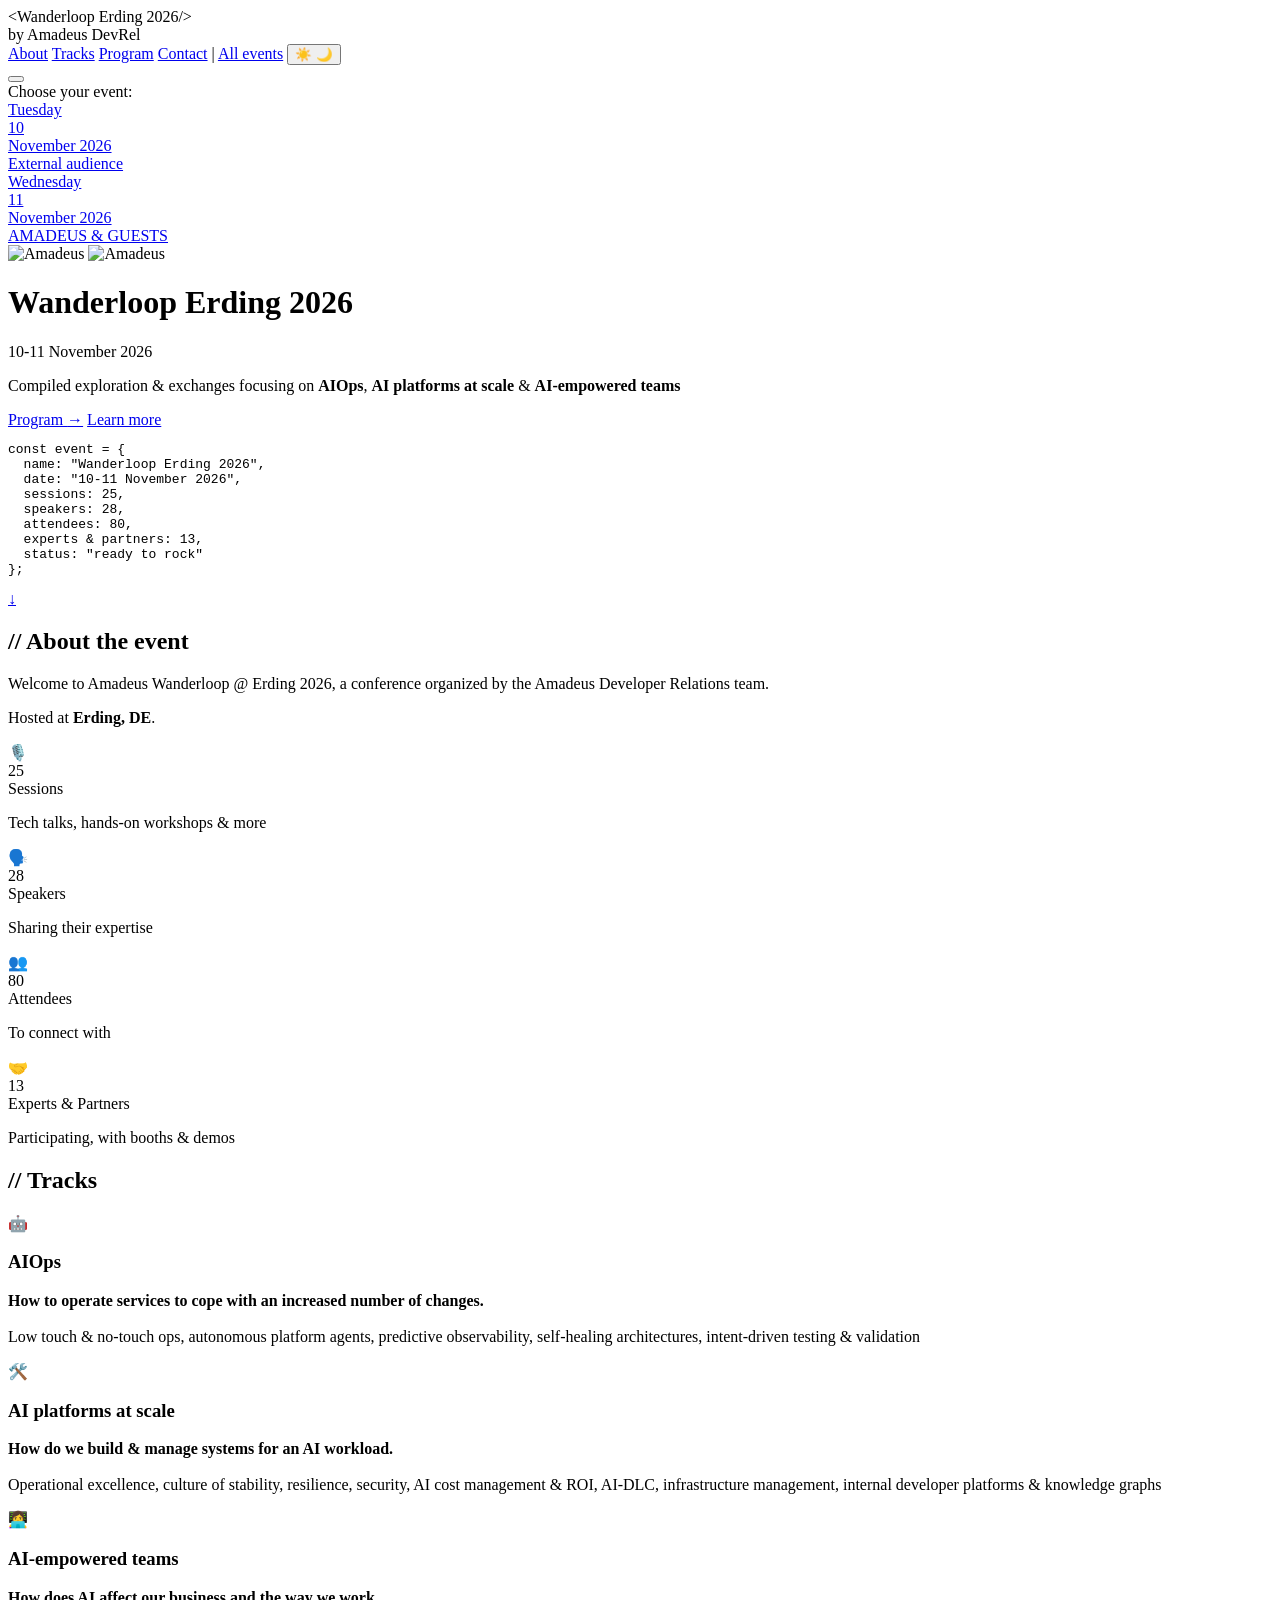
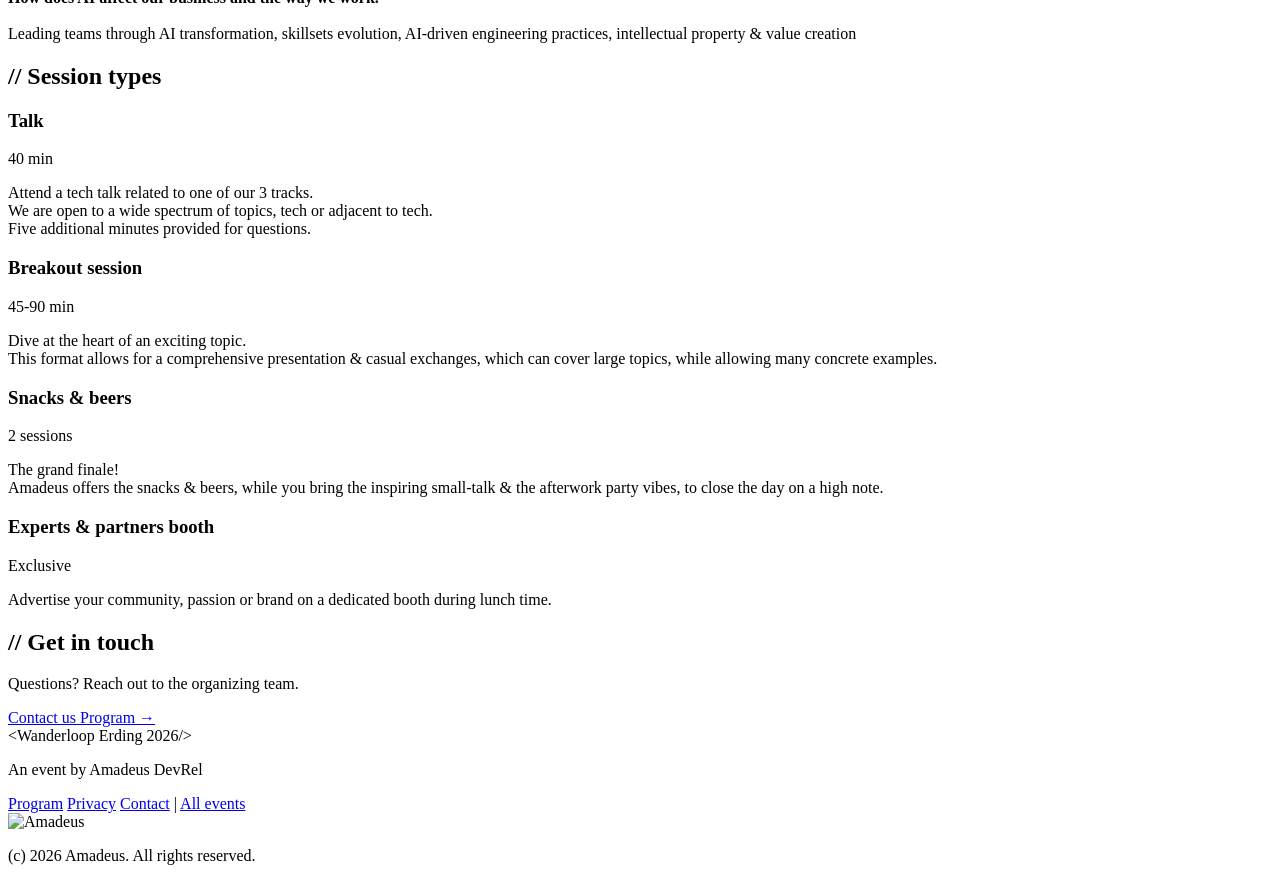
==== wanderloop-erding-2026/index.html @ 91cb6619 "Rename AI-first teams track" ====
<!DOCTYPE html>
<html lang="en">
<head>
    <meta charset="UTF-8">
    <meta name="viewport" content="width=device-width, initial-scale=1.0">
    <title>Wanderloop Erding 2026 | Tech conference</title>
    <link rel="icon" href="data:image/svg+xml,<svg xmlns='http://www.w3.org/2000/svg' viewBox='0 0 100 100'><text y='.9em' font-size='90'>🎤</text></svg>">
    <link rel="stylesheet" href="../shared/styles-base.css">
    <link rel="stylesheet" href="styles.css">
</head>
<body>
    <!-- Navigation -->
    <nav class="navbar">
        <div class="container">
            <div class="nav-brand">
                <div class="nav-logo-line">
                    <span class="logo-bracket">&lt;</span><span class="logo-text">Wanderloop Erding 2026</span><span class="logo-bracket">/&gt;</span>
                </div>
                <div class="nav-byline">by Amadeus DevRel</div>
            </div>
            <div class="nav-links">
                <a href="#about">About</a>
                <a href="#tracks">Tracks</a>
                <a id="cfp-nav-link" class="cfp-link always-underline" href="#" style="display:none;">Submit a talk/booth</a>
                <a id="register-nav-link" class="cfp-link always-underline" href="#" target="_blank" rel="noopener noreferrer" style="display:none;">Register</a>
                <a id="program-nav-link" class="program-link always-underline" href="program.html" style="display:none;">Program</a>
                <a id="nav-contact-link" href="mailto:devrel@amadeus.com">Contact</a>
                <span class="nav-separator">|</span>
                <a href="../index.html">All events</a>
                <button id="theme-toggle" class="theme-toggle" aria-label="Toggle dark mode">
                    <span class="icon-sun">☀️</span>
                    <span class="icon-moon">🌙</span>
                </button>
            </div>
            <button class="mobile-menu-toggle" id="mobile-menu-toggle">
                <span></span>
                <span></span>
                <span></span>
            </button>
        </div>
    </nav>

    <!-- Hero Section -->
    <header class="hero">
        <!-- Event Date Selector (Full Width) -->
        <div class="event-date-selector">
            <div class="selector-label">Choose your event:</div>
            <div class="selector-buttons">
                <a href="index.html?date=2026-11-10" id="toggle-nov10" class="date-card date-card-nov10">
                    <div class="day-name">Tuesday</div>
                    <div class="day-number">10</div>
                    <div class="month">November 2026</div>
                    <div class="card-context">External audience</div>
                </a>
                <a href="index.html?date=2026-11-11" id="toggle-nov11" class="date-card date-card-nov11">
                    <div class="day-name">Wednesday</div>
                    <div class="day-number">11</div>
                    <div class="month">November 2026</div>
                    <div class="card-context">AMADEUS & GUESTS</div>
                </a>
            </div>
        </div>
        
        <div class="container">
            <div class="hero-content">
                <div class="amadeus-logo-lockup" aria-label="Amadeus brand">
                    <img src="../shared/logos/amadeus-wordmark-dark.svg" alt="Amadeus" class="amadeus-logo amadeus-logo-light" loading="lazy" decoding="async">
                    <img src="../shared/logos/amadeus-wordmark-white.svg" alt="Amadeus" class="amadeus-logo amadeus-logo-dark" loading="lazy" decoding="async">
                </div>
                <div class="glitch-wrapper">
                    <h1 class="hero-title">Wanderloop Erding 2026</h1>
                </div>
                <div class="hero-date">
                    <span class="date-highlight">10-11 November 2026</span>
                </div>
                <p class="hero-subtitle">Compiled exploration focusing on AIOps, AI platforms at scale & AI-empowered teams</p>
                <div class="cta-buttons">
                    <a id="cfp-hero-cta" href="#" class="btn btn-cfp" style="display:none;">Submit a talk/booth <span class="arrow">→</span></a>
                    <a id="register-hero-cta" href="#" class="btn btn-cfp" style="display:none;">Register <span class="arrow">→</span></a>
                    <a id="program-hero-cta" href="program.html" class="btn btn-primary" style="display:none;">Program <span class="arrow">→</span></a>
                    <a href="#about" class="btn btn-secondary">Learn more</a>
                </div>
            </div>
            <div class="hero-graphic">
                <div class="code-window">
                    <div class="window-controls">
                        <span></span>
                        <span></span>
                        <span></span>
                    </div>
                    <div class="code-content">
                        <pre><code><span class="code-keyword">const</span> <span class="code-variable">event</span> = {
  <span class="code-property">name</span>: <span class="code-string">"Wanderloop Erding 2026"</span>,
  <span class="code-property">dates</span>: <span class="code-string">"10-11 November 2026"</span>,
  <span class="code-property">sessions</span>: <span class="code-number">30+</span>,
  <span class="code-property">speakers</span>: <span class="code-number">30+</span>,
  <span class="code-property">attendees</span>: <span class="code-number">80+</span>,
  <span class="code-property">status</span>: <span class="code-string">"work in progress"</span>
};</code></pre>
                    </div>
                </div>
            </div>
        </div>
        <a class="scroll-cue" href="#about" aria-label="Scroll down to event details">
            <span aria-hidden="true">↓</span>
        </a>
    </header>

    <!-- About Section -->
    <section id="about" class="section about-section">
        <div class="container">
            <h2 class="section-title">
                <span class="title-accent">//</span> About the event
            </h2>
            <div class="about-content">
                <p class="lead-text" id="event-description">Welcome to Amadeus Wanderloop @ Erding 2026, a conference organized by the Amadeus Developer Relations team.</p>
                <p id="event-locations">The event is hosted at <strong>Erding DE</strong>.</p>
            </div>

            <div class="stats-grid" id="stats-grid">
                <div class="stat-card">
                    <div class="stat-icon">🎙️</div>
                    <div class="stat-number">30</div>
                    <div class="stat-label">Sessions</div>
                    <p class="stat-description">Tech talks and hands-on workshops</p>
                </div>
                <div class="stat-card">
                    <div class="stat-icon">🗣️</div>
                    <div class="stat-number">30</div>
                    <div class="stat-label">Speakers</div>
                    <p class="stat-description">Sharing their expertise</p>
                </div>
                <div class="stat-card">
                    <div class="stat-icon">👥</div>
                    <div class="stat-number">80</div>
                    <div class="stat-label">Attendees</div>
                    <p class="stat-description">To connect with</p>
                </div>
                <div class="stat-card">
                    <div class="stat-icon">🤝</div>
                    <div class="stat-number">3</div>
                    <div class="stat-label">Partners</div>
                    <p class="stat-description">Participating, with booths & demos</p>
                </div>
            </div>
        </div>
    </section>

    <!-- Tracks Section -->
    <section id="tracks" class="section tracks-section">
        <div class="container">
            <h2 class="section-title">
                <span class="title-accent">//</span> Tracks
            </h2>
            <div class="tracks-grid" id="tracks-grid">
                <div class="track-card">
                    <div class="track-icon">📊</div>
                    <h3>AIOps</h3>
                    <p></p>
                </div>
                <div class="track-card">
                    <div class="track-icon">�️</div>
                    <h3>AI platforms at scale</h3>
                    <p></p>
                </div>
                <div class="track-card">
                    <div class="track-icon">🤖</div>
                    <h3>AI-empowered teams</h3>
                    <p></p>
                </div>
            </div>
        </div>
    </section>

    <!-- Sessions Section -->
    <section id="sessions" class="section sessions-section">
        <div class="container">
            <h2 class="section-title">
                <span class="title-accent">//</span> Session types
            </h2>
            <div class="sessions-grid" id="sessions-grid">
                <div class="session-card">
                    <div class="session-header">
                        <h3>Talk</h3>
                        <span class="session-duration">40 min</span>
                    </div>
                    <p></p>
                </div>
                <div class="session-card">
                    <div class="session-header">
                        <h3>Breakout session</h3>
                        <span class="session-duration">45-90 min</span>
                    </div>
                    <p></p>
                </div>
                <div class="session-card">
                    <div class="session-header">
                        <h3>Snacks & beers</h3>
                        <span class="session-duration">2 sessions</span>
                    </div>
                    <p></p>
                </div>
                <div class="session-card">
                    <div class="session-header">
                        <h3>Partner booth</h3>
                        <span class="session-duration">Exclusive</span>
                    </div>
                    <p></p>
                </div>
            </div>
        </div>
    </section>

    <!-- Contact Section -->
    <section id="contact" class="section contact-section">
        <div class="container">
            <h2 class="section-title">
                <span class="title-accent">//</span> Get in touch
            </h2>
            <div class="contact-content">
                <p class="contact-text">
                    Questions? Reach out to the organizing team.
                </p>
                <div class="cta-buttons" style="justify-content: center;">
                    <a id="contact-cta-link" href="mailto:devrel@amadeus.com" class="btn btn-secondary">
                        Contact us
                    </a>
                    <a id="cfp-contact-cta" href="#" class="btn btn-cfp" style="display:none;">Submit a talk/booth <span class="arrow">→</span></a>
                    <a id="register-contact-cta" href="#" class="btn btn-cfp" style="display:none;">Register <span class="arrow">→</span></a>
                    <a id="program-contact-cta" href="program.html" class="btn btn-primary" style="display:none;">Program <span class="arrow">→</span></a>
                </div>
            </div>
        </div>
    </section>

    <!-- Footer -->
    <footer class="footer">
        <div class="container">
            <div class="footer-content">
                <div class="footer-brand">
                    <span class="logo-bracket">&lt;</span><span class="logo-text">Wanderloop Erding 2026</span><span class="logo-bracket">/&gt;</span>
                    <p class="footer-tagline">An event by Amadeus DevRel</p>
                </div>
                <div class="footer-links">
                    <a id="cfp-footer-link" class="cfp-link" href="#" style="display:none;">Submit a talk/booth</a>
                    <a id="register-footer-link" class="cfp-link" href="#" target="_blank" rel="noopener noreferrer" style="display:none;">Register</a>
                    <a id="program-footer-link" class="program-link" href="program.html" style="display:none;">Program</a>
                    <a href="privacy.html">Privacy</a>
                    <a id="footer-contact-link" href="mailto:devrel@amadeus.com">Contact</a>
                    <span class="nav-separator">|</span>
                    <a href="../index.html">All events</a>
                </div>
            </div>
            <div class="footer-bottom">
                <img src="../shared/logos/amadeus-wordmark-white.svg" alt="Amadeus" class="footer-wordmark">
                <p>&copy; 2026 Amadeus. All rights reserved.</p>
            </div>
        </div>
    </footer>

    <script src="../shared/script-base.js"></script>
    <script src="script.js"></script>
    
    <script>
        // Index.html date selector initialization
        function initDateSelector() {
            const dateParam = window.currentDateFilter;
            const toggleFull = document.getElementById('toggle-full-event');
            const toggleNov10 = document.getElementById('toggle-nov10');
            const toggleNov11 = document.getElementById('toggle-nov11');
            
            // Update selector button states based on current date filter
            if (toggleFull) toggleFull.classList.remove('active');
            if (toggleNov10) toggleNov10.classList.remove('active');
            if (toggleNov11) toggleNov11.classList.remove('active');
            
            if (dateParam === '2026-11-10') {
                if (toggleNov10) toggleNov10.classList.add('active');
            } else if (dateParam === '2026-11-11') {
                if (toggleNov11) toggleNov11.classList.add('active');
            } else {
                if (toggleFull) toggleFull.classList.add('active');
            }
        }
        
        // Run on DOMContentLoaded to ensure renderEvent has completed
        document.addEventListener('DOMContentLoaded', initDateSelector);
        // Also run immediately in case DOM is already ready
        if (document.readyState === 'loading') {
            document.addEventListener('DOMContentLoaded', initDateSelector);
        } else {
            initDateSelector();
        }
    </script></body>
</html>
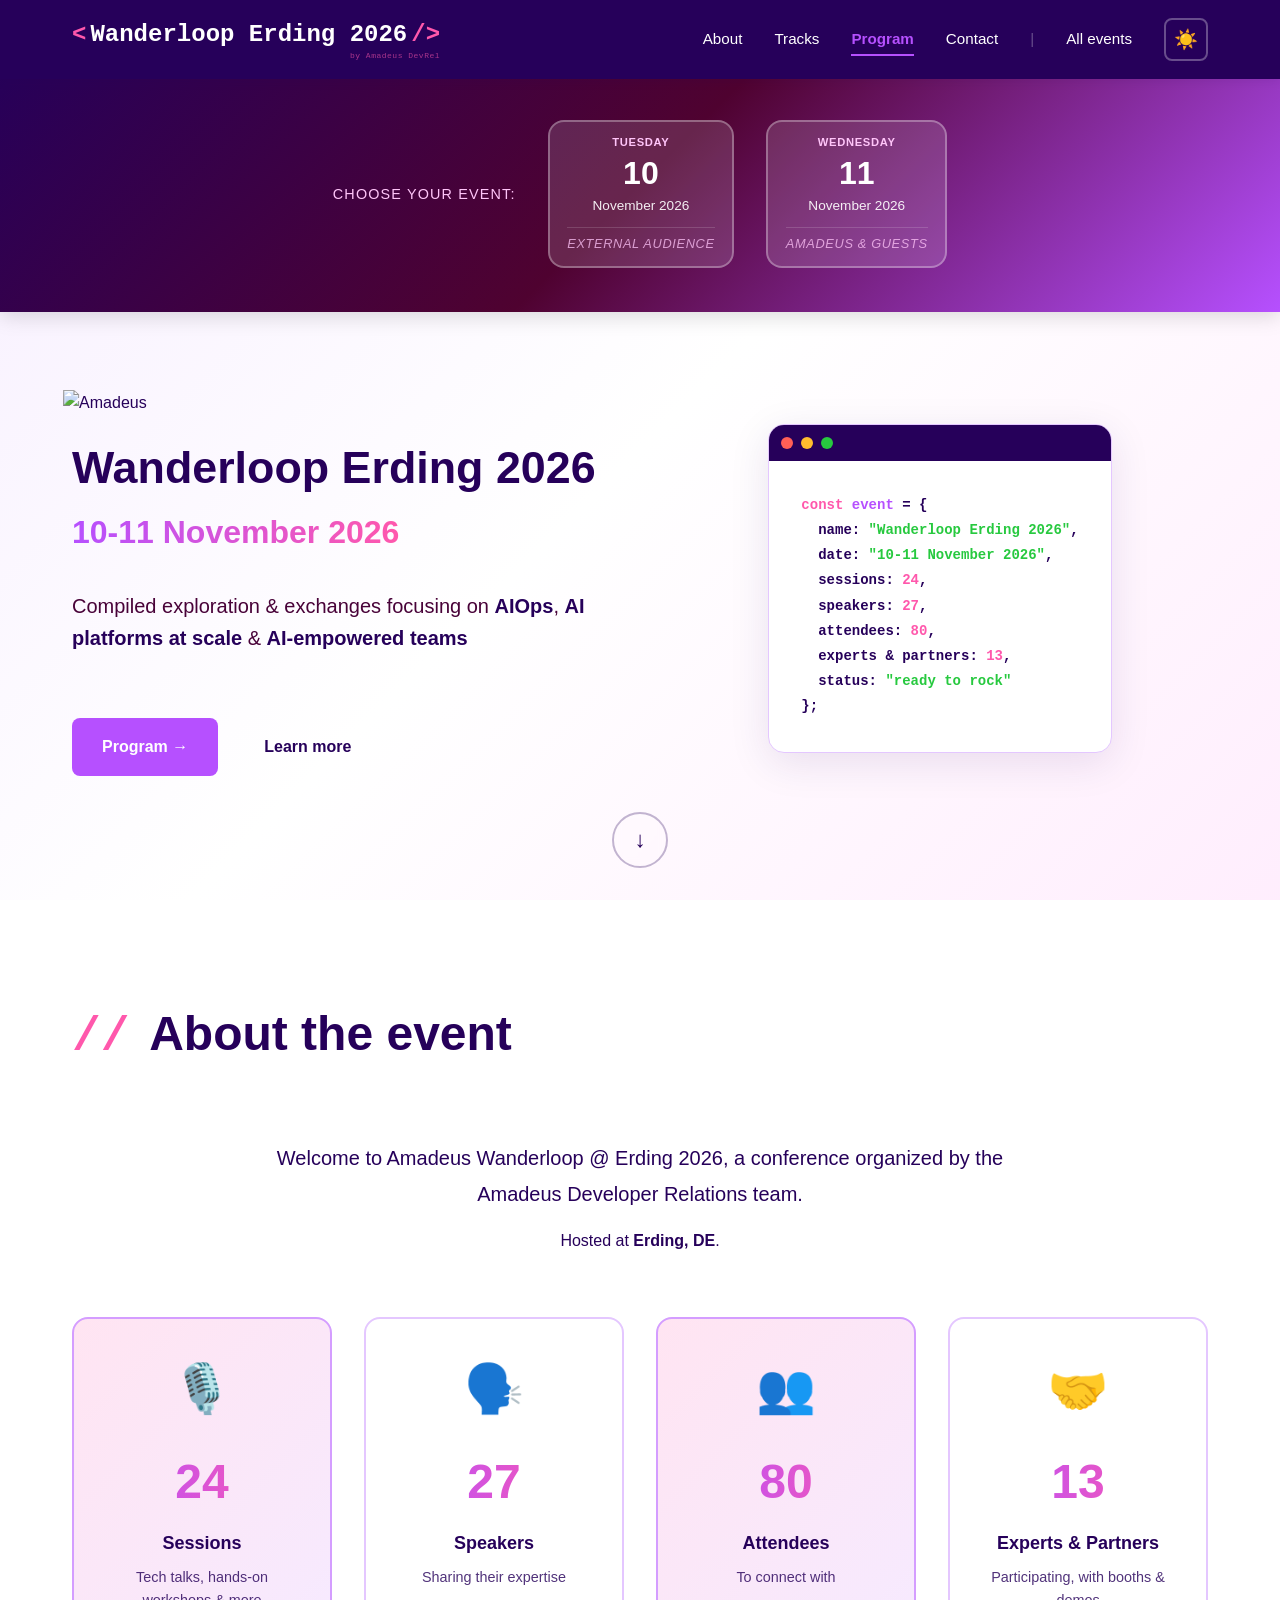
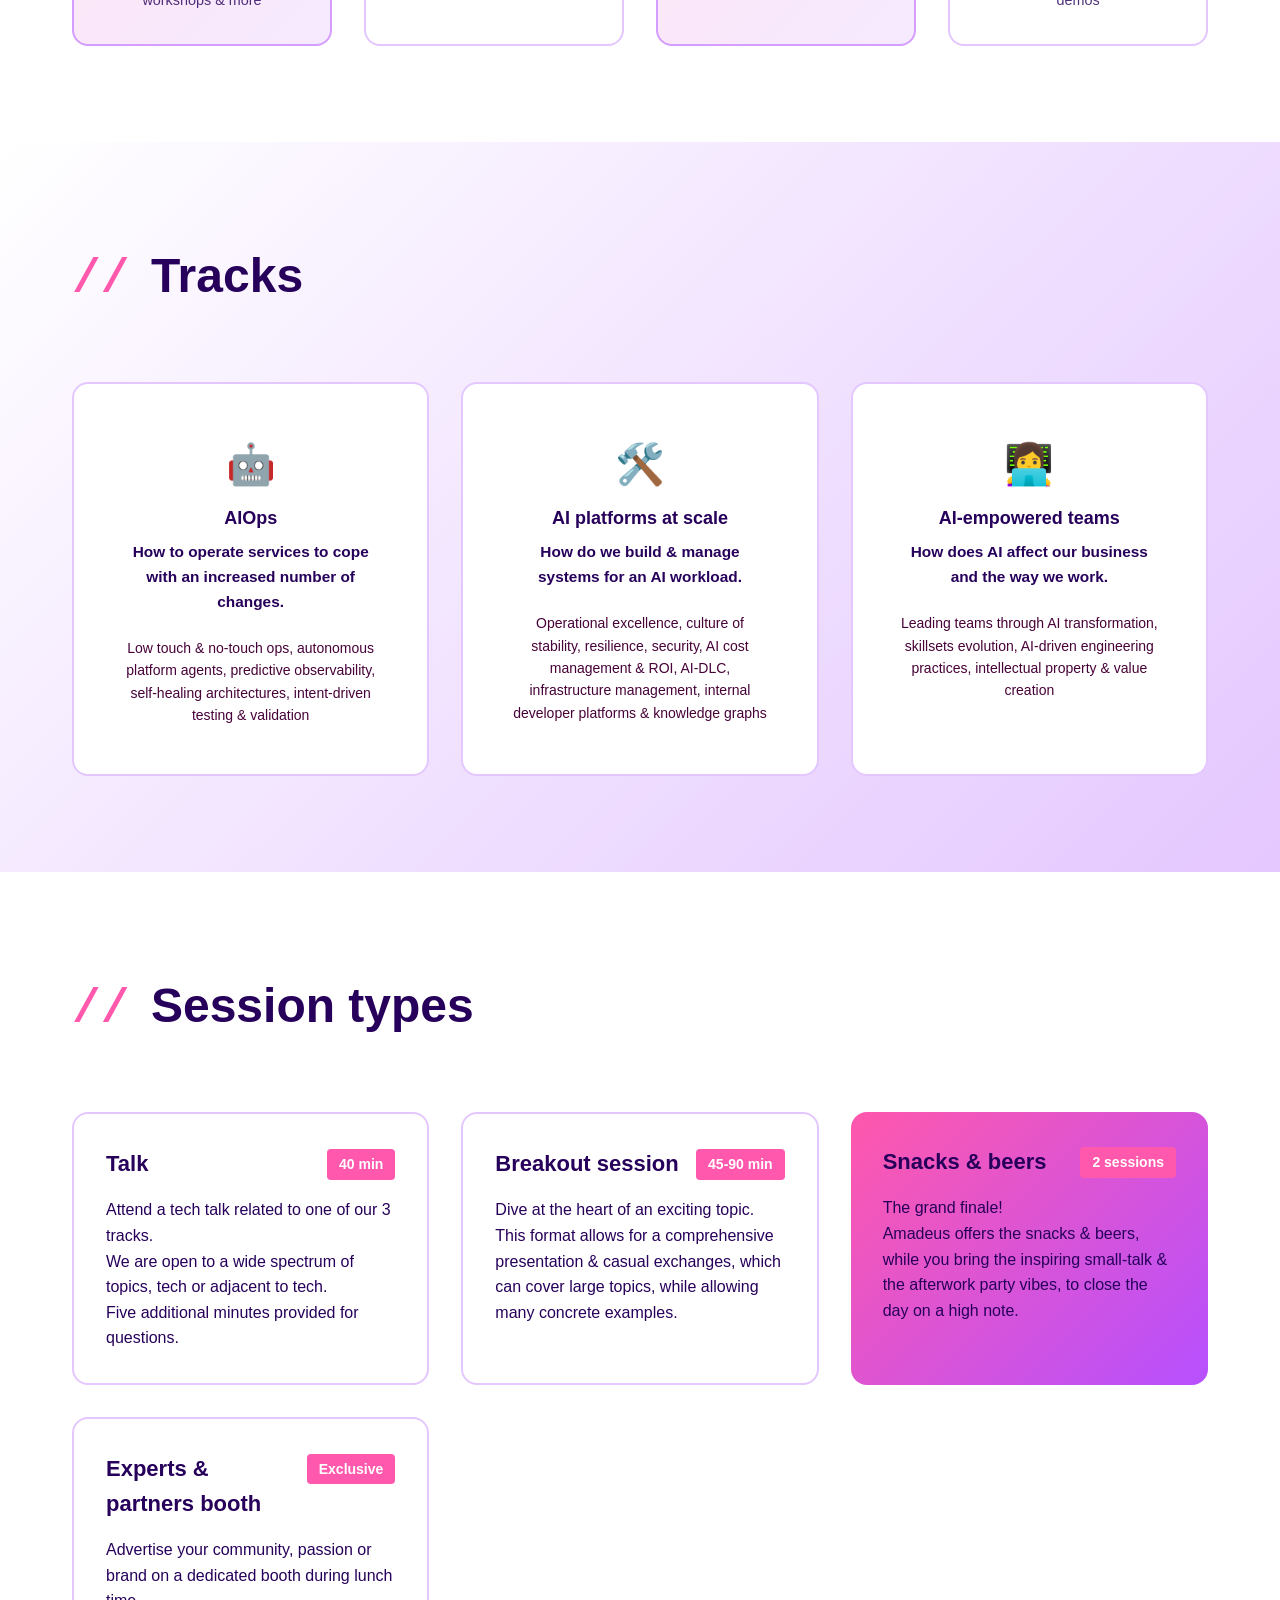
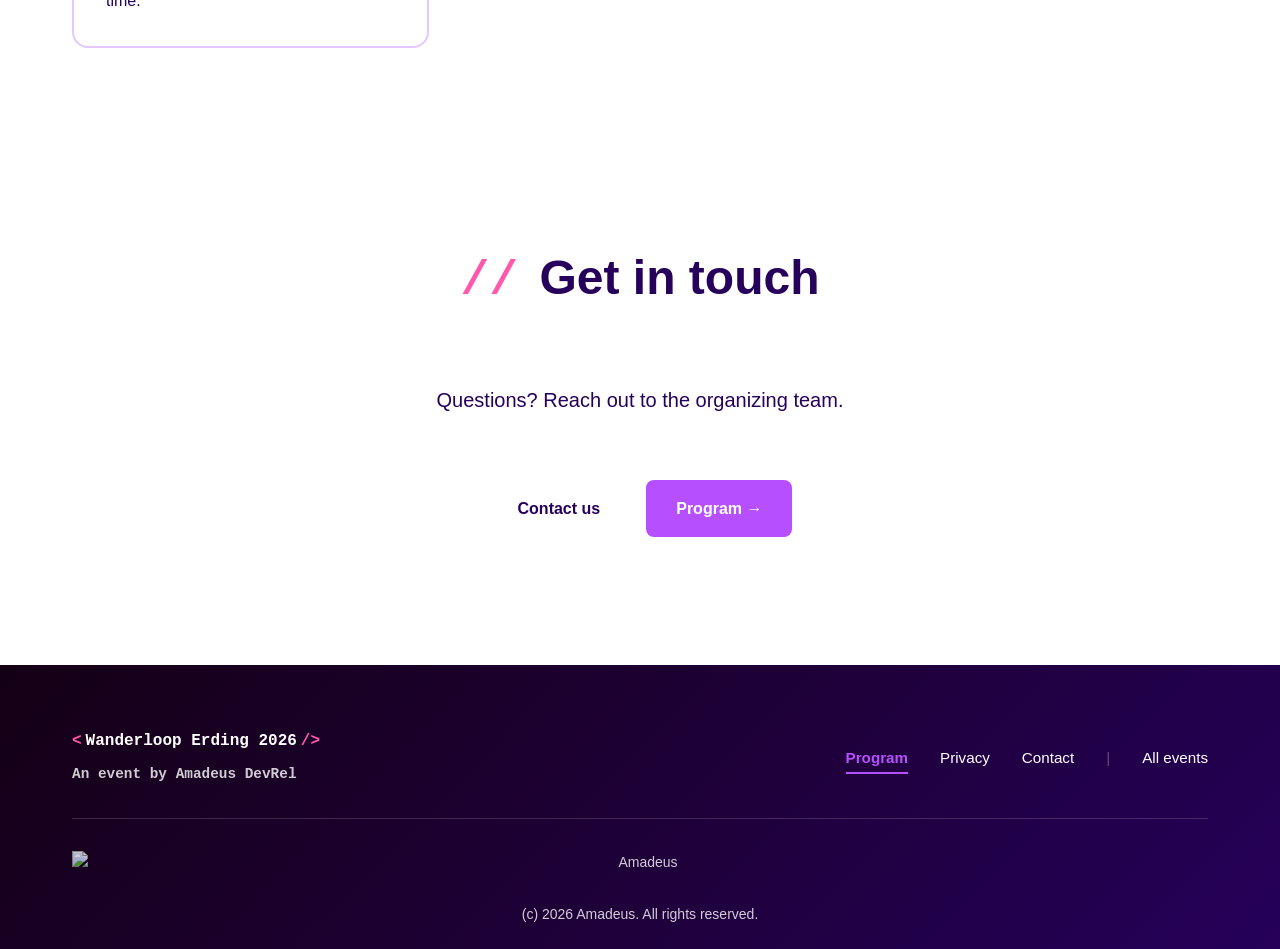
==== commit f7cee3d3: "Fix responsive nav separators" ====
--- a/wanderloop-erding-2026/index.html
+++ b/wanderloop-erding-2026/index.html
@@ -25,7 +25,7 @@
                 <a id="register-nav-link" class="cfp-link always-underline" href="#" target="_blank" rel="noopener noreferrer" style="display:none;">Register</a>
                 <a id="program-nav-link" class="program-link always-underline" href="program.html" style="display:none;">Program</a>
                 <a id="nav-contact-link" href="mailto:devrel@amadeus.com">Contact</a>
-                <span class="nav-separator">|</span>
+                <span class="nav-separator"><span class="nav-separator-horizontal">|</span><span class="nav-separator-vertical">—</span></span>
                 <a href="../index.html">All events</a>
                 <button id="theme-toggle" class="theme-toggle" aria-label="Toggle dark mode">
                     <span class="icon-sun">☀️</span>
--- a/shared/styles-base.css
+++ b/shared/styles-base.css
@@ -0,0 +1,720 @@
+/* ===================================
+   Amadeus Events - Shared Base Styles
+   Common CSS variables, reset, and reusable components
+   =================================== */
+
+/* Amadeus Neue - brand typeface (woff2, variable per weight/style) */
+@font-face {
+    font-family: 'Amadeus Neue';
+    src: url('fonts/AmadeusNeue-Light.woff2') format('woff2');
+    font-weight: 300;
+    font-style: normal;
+    font-display: swap;
+}
+
+@font-face {
+    font-family: 'Amadeus Neue';
+    src: url('fonts/AmadeusNeue-LightItalic.woff2') format('woff2');
+    font-weight: 300;
+    font-style: italic;
+    font-display: swap;
+}
+
+@font-face {
+    font-family: 'Amadeus Neue';
+    src: url('fonts/AmadeusNeue-Regular.woff2') format('woff2');
+    font-weight: 400;
+    font-style: normal;
+    font-display: swap;
+}
+
+@font-face {
+    font-family: 'Amadeus Neue';
+    src: url('fonts/AmadeusNeue-RegularItalic.woff2') format('woff2');
+    font-weight: 400;
+    font-style: italic;
+    font-display: swap;
+}
+
+@font-face {
+    font-family: 'Amadeus Neue';
+    src: url('fonts/AmadeusNeue-Medium.woff2') format('woff2');
+    font-weight: 500;
+    font-style: normal;
+    font-display: swap;
+}
+
+@font-face {
+    font-family: 'Amadeus Neue';
+    src: url('fonts/AmadeusNeue-MediumItalic.woff2') format('woff2');
+    font-weight: 500;
+    font-style: italic;
+    font-display: swap;
+}
+
+@font-face {
+    font-family: 'Amadeus Neue';
+    src: url('fonts/AmadeusNeue-Bold.woff2') format('woff2');
+    font-weight: 700;
+    font-style: normal;
+    font-display: swap;
+}
+
+@font-face {
+    font-family: 'Amadeus Neue';
+    src: url('fonts/AmadeusNeue-BoldItalic.woff2') format('woff2');
+    font-weight: 700;
+    font-style: italic;
+    font-display: swap;
+}
+
+@font-face {
+    font-family: 'Amadeus Neue';
+    src: url('fonts/AmadeusNeue-Black.woff2') format('woff2');
+    font-weight: 900;
+    font-style: normal;
+    font-display: swap;
+}
+
+@font-face {
+    font-family: 'Amadeus Neue';
+    src: url('fonts/AmadeusNeue-BlackItalic.woff2') format('woff2');
+    font-weight: 900;
+    font-style: italic;
+    font-display: swap;
+}
+
+:root {
+    /* Amadeus Brand Colors */
+    --primary: #26005a;
+    --secondary: #b650ff;
+    --accent: #ff58ac;
+    --bg-light: #e4c7ff;
+    --dark-accent: #4f0230;
+    --highlight-light: #ffc5f9;
+
+    /* Light mode colors */
+    --bg-color: #ffffff;
+    --text-color: #26005a;
+    --text-secondary: #4f0230;
+    --card-bg: #ffffff;
+    --border-color: #e4c7ff;
+    --shadow: rgba(38, 0, 90, 0.1);
+
+    /* Typography */
+    --font-main: 'Amadeus Neue', -apple-system, BlinkMacSystemFont, 'Segoe UI', Roboto, 'Helvetica Neue', Arial, sans-serif;
+    --font-mono: 'JetBrains Mono', 'Fira Code', 'SF Mono', Consolas, Menlo, 'Roboto Mono', monospace;
+
+    /* Spacing */
+    --spacing-xs: 0.5rem;
+    --spacing-sm: 1rem;
+    --spacing-md: 2rem;
+    --spacing-lg: 4rem;
+    --spacing-xl: 6rem;
+
+    /* Border radius */
+    --radius-sm: 4px;
+    --radius-md: 8px;
+    --radius-lg: 16px;
+
+    /* Transitions */
+    --transition: all 0.3s ease;
+}
+
+[data-theme="dark"] {
+    --bg-color: #0f0a1a;
+    --text-color: #ffffff;
+    --text-secondary: #e4c7ff;
+    --card-bg: #1a0f2e;
+    --border-color: #4f0230;
+    --shadow: rgba(182, 80, 255, 0.2);
+}
+
+* {
+    margin: 0;
+    padding: 0;
+    box-sizing: border-box;
+}
+
+html {
+    scroll-behavior: smooth;
+}
+
+body {
+    font-family: var(--font-main);
+    background-color: var(--bg-color);
+    color: var(--text-color);
+    line-height: 1.6;
+    transition: background-color 0.3s ease, color 0.3s ease;
+}
+
+.container {
+    max-width: 1200px;
+    margin: 0 auto;
+    padding: 0 var(--spacing-md);
+}
+
+/* ===================================
+   Shared Navigation
+   =================================== */
+
+.navbar {
+    position: fixed;
+    top: 0;
+    left: 0;
+    right: 0;
+    background: var(--primary);
+    padding: var(--spacing-sm) 0;
+    z-index: 1000;
+    box-shadow: 0 2px 10px var(--shadow);
+}
+
+.navbar .container {
+    display: flex;
+    justify-content: space-between;
+    align-items: center;
+}
+
+.nav-brand {
+    font-family: var(--font-mono);
+    font-size: 1.5rem;
+    font-weight: bold;
+    color: #ffffff;
+    display: flex;
+    flex-direction: column;
+    align-items: flex-start;
+    text-decoration: none;
+}
+
+.logo-bracket {
+    color: var(--accent);
+}
+
+.logo-text {
+    color: #ffffff;
+    margin: 0 0.25rem;
+}
+
+.nav-logo-line {
+    display: flex;
+    align-items: center;
+    text-decoration: none;
+    white-space: nowrap;
+}
+
+.nav-byline {
+    font-size: 0.5rem;
+    color: var(--accent);
+    font-weight: 400;
+    opacity: 0.6;
+    align-self: flex-end;
+    margin-top: -4px;
+    letter-spacing: 0.5px;
+    text-decoration: none;
+}
+
+.nav-links {
+    display: flex;
+    align-items: center;
+    gap: var(--spacing-md);
+}
+
+.nav-links a {
+    color: #ffffff;
+    text-decoration: none;
+    font-size: 0.95rem;
+    font-weight: 500;
+    transition: var(--transition);
+    position: relative;
+}
+
+.nav-links a::after {
+    content: '';
+    position: absolute;
+    bottom: -4px;
+    left: 0;
+    width: 0;
+    height: 2px;
+    background: var(--accent);
+    transition: width 0.3s ease;
+}
+
+.nav-links a:hover::after {
+    width: 100%;
+}
+
+.nav-links a.always-underline::after {
+    width: 100%;
+}
+
+.nav-links a.always-underline:hover::after {
+    width: 0;
+}
+
+.nav-links a.cfp-link {
+    color: var(--accent);
+    font-weight: 700;
+}
+
+.nav-links a.cfp-link::after {
+    background: var(--accent);
+}
+
+.nav-links a.program-link {
+    color: var(--secondary);
+    font-weight: 700;
+}
+
+.nav-links a.program-link::after {
+    background: var(--secondary);
+}
+
+.nav-separator {
+    color: rgba(255, 255, 255, 0.3);
+    font-size: 0.95rem;
+}
+
+.nav-separator-vertical {
+    display: none;
+}
+
+.scroll-cue {
+    position: absolute;
+    left: 50%;
+    bottom: var(--spacing-md);
+    transform: translateX(-50%);
+    width: 3.5rem;
+    height: 3.5rem;
+    border-radius: 50%;
+    border: 2px solid rgba(38, 0, 90, 0.28);
+    background: transparent;
+    color: var(--primary);
+    display: inline-flex;
+    align-items: center;
+    justify-content: center;
+    text-decoration: none;
+    backdrop-filter: blur(4px);
+    transition: transform 0.3s ease, border-color 0.3s ease, color 0.3s ease, background 0.3s ease, opacity 0.2s ease, visibility 0.2s ease;
+    animation: scroll-cue-wiggle 1.8s ease-in-out infinite;
+}
+
+.scroll-cue.is-hidden {
+    opacity: 0;
+    visibility: hidden;
+    pointer-events: none;
+}
+
+.scroll-cue span {
+    font-size: 1.4rem;
+    font-weight: 700;
+    line-height: 1;
+}
+
+.scroll-cue:hover,
+.scroll-cue:focus-visible {
+    border-color: var(--accent);
+    color: var(--accent);
+    background: rgba(255, 88, 172, 0.08);
+    transform: translateX(-50%) translateY(2px);
+}
+
+[data-theme="dark"] .scroll-cue {
+    border-color: rgba(182, 80, 255, 0.42);
+    color: var(--secondary);
+    background: rgba(255, 255, 255, 0.02);
+}
+
+[data-theme="dark"] .scroll-cue:hover,
+[data-theme="dark"] .scroll-cue:focus-visible {
+    border-color: var(--accent);
+    color: var(--accent);
+    background: rgba(255, 88, 172, 0.12);
+}
+
+@keyframes scroll-cue-wiggle {
+    0%,
+    100% {
+        transform: translateX(-50%) translateY(0);
+    }
+
+    20% {
+        transform: translateX(-50%) translateY(6px);
+    }
+
+    40% {
+        transform: translateX(-50%) translateY(2px);
+    }
+
+    60% {
+        transform: translateX(-50%) translateY(7px);
+    }
+
+    80% {
+        transform: translateX(-50%) translateY(2px);
+    }
+}
+
+/* Theme Toggle */
+.theme-toggle {
+    background: transparent;
+    border: 2px solid rgba(255, 255, 255, 0.3);
+    padding: 0.5rem;
+    border-radius: var(--radius-md);
+    cursor: pointer;
+    font-size: 1.2rem;
+    transition: var(--transition);
+    display: flex;
+    align-items: center;
+}
+
+.theme-toggle:hover {
+    border-color: var(--accent);
+    transform: scale(1.1);
+}
+
+.theme-toggle .icon-moon {
+    display: none;
+}
+
+[data-theme="dark"] .theme-toggle .icon-sun {
+    display: none;
+}
+
+[data-theme="dark"] .theme-toggle .icon-moon {
+    display: inline;
+}
+
+/* Mobile Menu */
+.mobile-menu-toggle {
+    display: none;
+    flex-direction: column;
+    background: transparent;
+    border: none;
+    cursor: pointer;
+}
+
+.mobile-menu-toggle span {
+    width: 25px;
+    height: 3px;
+    background: #ffffff;
+    margin: 3px 0;
+    transition: var(--transition);
+}
+
+/* ===================================
+   Shared Buttons
+   =================================== */
+
+.btn {
+    display: inline-flex;
+    align-items: center;
+    gap: 0.5rem;
+    padding: 0.875rem 1.75rem;
+    border-radius: var(--radius-md);
+    text-decoration: none;
+    font-weight: 600;
+    font-size: 1rem;
+    transition: var(--transition);
+    border: none;
+    cursor: pointer;
+}
+
+.cta-buttons .btn {
+    border: 2px solid transparent;
+}
+
+.btn-primary {
+    background: var(--secondary);
+    color: #ffffff;
+    border: 2px solid transparent;
+}
+
+.btn-primary:hover {
+    background: transparent;
+    color: var(--primary);
+    border-color: var(--primary);
+    transform: translateY(-2px);
+    box-shadow: none;
+}
+
+.btn-cfp {
+    background: var(--accent);
+    color: #ffffff;
+    border: 2px solid transparent;
+}
+
+.btn-cfp:hover {
+    background: transparent;
+    color: var(--primary);
+    border-color: var(--primary);
+    transform: translateY(-2px);
+    box-shadow: none;
+}
+
+[data-theme="dark"] .btn-primary:hover,
+[data-theme="dark"] .btn-cfp:hover {
+    background: transparent;
+    color: var(--secondary);
+    border-color: var(--secondary);
+}
+
+.btn-secondary {
+    background: transparent;
+    color: var(--primary);
+    border: 2px solid var(--primary);
+}
+
+[data-theme="dark"] .btn-secondary {
+    color: var(--secondary);
+    border-color: var(--secondary);
+}
+
+.btn-secondary:hover {
+    background: var(--primary);
+    color: #ffffff;
+}
+
+[data-theme="dark"] .btn-secondary:hover {
+    background: var(--secondary);
+    color: #ffffff;
+}
+
+.cta-buttons .btn:hover {
+    background: transparent;
+    color: var(--accent);
+    border-color: var(--accent);
+    box-shadow: none;
+    transform: none;
+}
+
+[data-theme="dark"] .cta-buttons .btn:hover {
+    background: transparent;
+    color: var(--accent);
+    border-color: var(--accent);
+}
+
+.btn-large {
+    padding: 1.125rem 2.5rem;
+    font-size: 1.125rem;
+}
+
+.arrow {
+    transition: transform 0.3s ease;
+}
+
+.btn:hover .arrow {
+    transform: translateX(5px);
+}
+
+/* ===================================
+   Shared Footer
+   =================================== */
+
+.footer {
+    background: linear-gradient(135deg, #140015 0%, #1d0033 45%, #26005a 100%);
+    color: #ffffff;
+    padding: var(--spacing-lg) 0 var(--spacing-md);
+    position: relative;
+    overflow: hidden;
+}
+
+.footer-content {
+    display: flex;
+    justify-content: space-between;
+    align-items: center;
+    margin-bottom: var(--spacing-md);
+    flex-wrap: wrap;
+    gap: var(--spacing-md);
+    position: relative;
+    z-index: 1;
+}
+
+.footer-brand {
+    font-family: var(--font-mono);
+    font-weight: 700;
+}
+
+.footer-tagline {
+    margin-top: var(--spacing-xs);
+    opacity: 0.8;
+    font-size: 0.9rem;
+}
+
+.footer-links {
+    display: flex;
+    gap: var(--spacing-md);
+}
+
+.footer-links a {
+    color: #ffffff;
+    text-decoration: none;
+    font-size: 0.95rem;
+    font-weight: 500;
+    transition: var(--transition);
+    position: relative;
+}
+
+.footer-links a::after {
+    content: '';
+    position: absolute;
+    bottom: -4px;
+    left: 0;
+    width: 0;
+    height: 2px;
+    background: var(--accent);
+    transition: width 0.3s ease;
+}
+
+.footer-links a:hover::after {
+    width: 100%;
+}
+
+.footer-links a.cfp-link {
+    color: var(--accent);
+    font-weight: 700;
+}
+
+.footer-links a.cfp-link::after {
+    width: 100%;
+    background: var(--accent);
+}
+
+.footer-links a.cfp-link:hover::after {
+    width: 0;
+}
+
+.footer-links a.program-link {
+    color: var(--secondary);
+    font-weight: 700;
+}
+
+.footer-links a.program-link::after {
+    width: 100%;
+    background: var(--secondary);
+}
+
+.footer-links a.program-link:hover::after {
+    width: 0;
+}
+
+.footer-bottom {
+    text-align: center;
+    padding-top: var(--spacing-md);
+    border-top: 1px solid rgba(255, 255, 255, 0.2);
+    font-size: 0.875rem;
+    opacity: 0.8;
+    position: relative;
+    z-index: 1;
+}
+
+.footer-wordmark {
+    display: block;
+    height: 36px;
+    width: auto;
+    margin: 0 auto var(--spacing-sm);
+    opacity: 1;
+}
+
+/* ===================================
+   Responsive
+   =================================== */
+
+@media (max-width: 968px) {
+    .nav-brand {
+        font-size: 1rem;
+    }
+
+    .nav-logo-line {
+        white-space: normal;
+    }
+
+    .nav-links {
+        position: fixed;
+        top: 70px;
+        left: -100%;
+        flex-direction: column;
+        background: var(--primary);
+        width: 100%;
+        padding: var(--spacing-md);
+        transition: left 0.3s ease;
+        box-shadow: 0 4px 10px var(--shadow);
+    }
+
+    .nav-links.active {
+        left: 0;
+    }
+
+    .nav-links .nav-separator {
+        font-size: 1rem;
+        width: auto;
+        height: auto;
+        background: none;
+        align-self: center;
+        margin: calc(var(--spacing-xs) * 0.5) 0;
+    }
+
+    .nav-links .nav-separator-horizontal {
+        display: none;
+    }
+
+    .nav-links .nav-separator-vertical {
+        display: inline;
+    }
+
+    .mobile-menu-toggle {
+        display: flex;
+    }
+
+    .scroll-cue {
+        position: fixed;
+        bottom: calc(var(--spacing-sm) + env(safe-area-inset-bottom));
+        z-index: 950;
+    }
+}
+
+@media (max-width: 768px) {
+    :root {
+        --spacing-lg: 3rem;
+        --spacing-xl: 4rem;
+    }
+
+    .footer-content {
+        flex-direction: column;
+        text-align: center;
+    }
+
+    .footer-links {
+        flex-direction: row;
+        justify-content: center;
+        gap: var(--spacing-sm);
+        flex-wrap: wrap;
+    }
+
+    .footer-links .nav-separator {
+        font-size: 1rem;
+        width: auto;
+        height: auto;
+        background: none;
+        align-self: auto;
+        margin: 0;
+        color: rgba(255, 255, 255, 0.7);
+    }
+}
+
+/* ===================================
+   Accessibility
+   =================================== */
+
+@media (prefers-reduced-motion: reduce) {
+    * {
+        animation-duration: 0.01ms !important;
+        animation-iteration-count: 1 !important;
+        transition-duration: 0.01ms !important;
+    }
+}
+
+a:focus,
+button:focus {
+    outline: 2px solid var(--accent);
+    outline-offset: 2px;
+}
--- a/wanderloop-erding-2026/styles.css
+++ b/wanderloop-erding-2026/styles.css
@@ -0,0 +1,1178 @@
+/* ===================================
+   Event-specific styles
+   Imports the shared base and adds event-specific overrides
+   =================================== */
+
+/* Override colors if needed (from event.json) */
+/* :root {
+    --primary: #26005a;
+    --secondary: #b650ff;
+    --accent: #ff58ac;
+} */
+
+/* ===================================
+   Nav override — long event name needs hamburger earlier
+   (shared default is 968px; raise this if the name is long)
+   =================================== */
+
+@media (max-width: 1150px) {
+    /* Nav only: hamburger triggers early for long event name */
+    .nav-links {
+        position: fixed;
+        top: 70px;
+        left: -100%;
+        flex-direction: column;
+        background: var(--primary);
+        width: 100%;
+        padding: var(--spacing-md);
+        transition: left 0.3s ease;
+        box-shadow: 0 4px 10px var(--shadow);
+    }
+
+    .nav-links.active {
+        left: 0;
+    }
+
+    .mobile-menu-toggle {
+        display: flex;
+    }
+
+    .nav-links .nav-separator {
+        font-size: 1rem;
+        width: auto;
+        height: auto;
+        background: none;
+        align-self: center;
+        margin: calc(var(--spacing-xs) * 0.5) 0;
+    }
+
+    .nav-links .nav-separator-horizontal {
+        display: none;
+    }
+
+    .nav-links .nav-separator-vertical {
+        display: inline;
+    }
+}
+
+.amadeus-logo-lockup {
+    display: flex;
+    flex-direction: column;
+    align-items: flex-start;
+    gap: 0.35rem;
+    margin: 0.5rem 0 var(--spacing-md);
+}
+
+.amadeus-logo {
+    height: clamp(28px, 4vw, 42px);
+    width: auto;
+}
+
+@media (min-width: 821px) {
+    .hero-content .amadeus-logo {
+        transform: translateX(-10.667%);
+    }
+}
+
+@media (min-width: 969px) {
+    .hero-content .amadeus-logo-lockup {
+        margin-top: 0.65rem;
+        margin-bottom: 0.4rem;
+    }
+}
+
+@media (min-width: 1400px) {
+    .hero .container {
+        max-width: 1320px;
+        grid-template-columns: minmax(620px, 1.18fr) minmax(380px, 0.82fr);
+    }
+
+    .hero-title {
+        white-space: nowrap;
+        font-size: clamp(3rem, 3.05vw, 3.7rem);
+    }
+}
+
+@media (min-width: 969px) and (max-width: 1280px) {
+    .hero-content .amadeus-logo-lockup {
+        margin-top: 0.55rem;
+        margin-bottom: 0.75rem;
+    }
+}
+
+.amadeus-logo-dark {
+    display: none;
+}
+
+[data-theme="dark"] .amadeus-logo-light {
+    display: none;
+}
+
+[data-theme="dark"] .amadeus-logo-dark {
+    display: block;
+}
+
+.amadeus-logo-lockup.on-dark .amadeus-logo-light {
+    display: none;
+}
+
+.amadeus-logo-lockup.on-dark .amadeus-logo-dark {
+    display: block;
+}
+
+/* ===================================
+   Hero Section
+   =================================== */
+
+.hero {
+    min-height: 100vh;
+    display: flex;
+    flex-direction: column;
+    align-items: stretch;
+    justify-content: flex-start;
+    padding: 0;
+    position: relative;
+    overflow: hidden;
+}
+
+.hero::before {
+    content: '';
+    position: absolute;
+    top: 0;
+    left: 0;
+    right: 0;
+    bottom: 0;
+    background: linear-gradient(135deg, var(--bg-light) 0%, var(--bg-color) 50%, var(--highlight-light) 100%);
+    opacity: 0.3;
+    z-index: -1;
+}
+
+[data-theme="dark"] .hero::before {
+    background: linear-gradient(135deg, var(--primary) 0%, var(--dark-accent) 50%, var(--primary) 100%);
+    opacity: 0.2;
+}
+
+.hero::after {
+    content: '';
+    position: absolute;
+    top: 0;
+    left: 0;
+    right: 0;
+    bottom: 0;
+    background-image: url('../shared/backgrounds/amadeus-waves-dark.svg');
+    background-size: cover;
+    background-position: center;
+    background-repeat: no-repeat;
+    opacity: 0.12;
+    z-index: -1;
+    pointer-events: none;
+}
+
+[data-theme="dark"] .hero::after {
+    background-image: url('../shared/backgrounds/amadeus-waves-white.svg');
+    opacity: 0.18;
+}
+
+.hero .container {
+    display: grid;
+    grid-template-columns: 1fr 1fr;
+    gap: var(--spacing-lg);
+    align-items: center;
+    justify-items: center;
+    padding: var(--spacing-lg) var(--spacing-md);
+    flex: 1;
+    margin-top: 20px;
+}
+
+/* Event Date Selector */
+.event-date-selector {
+    position: sticky;
+    top: calc(var(--spacing-sm) * 2 + 1.5rem);
+    z-index: 10;
+    background: linear-gradient(135deg, var(--primary) 0%, var(--dark-accent) 50%, var(--secondary) 100%);
+    padding: var(--spacing-lg) var(--spacing-md) calc(var(--spacing-lg) - 20px);
+    display: flex;
+    flex-direction: row;
+    align-items: center;
+    justify-content: center;
+    gap: var(--spacing-md);
+    box-shadow: 0 4px 20px rgba(0, 0, 0, 0.15);
+    margin: 0;
+}
+
+.selector-label {
+    display: block;
+    color: var(--highlight-light);
+    font-size: 0.9rem;
+    font-weight: 400;
+    letter-spacing: 0.08em;
+    text-transform: uppercase;
+    white-space: nowrap;
+    flex-shrink: 0;
+    margin: 0;
+}
+
+.selector-buttons {
+    display: flex;
+    flex-direction: row;
+    gap: var(--spacing-md);
+    justify-content: center;
+    flex-wrap: wrap;
+}
+
+.date-card {
+    background: rgba(255, 255, 255, 0.14);
+    border: 2px solid rgba(255, 255, 255, 0.3);
+    border-radius: var(--radius-lg);
+    min-width: 150px;
+    padding: 0.75rem 1.1rem;
+    text-align: center;
+    text-decoration: none;
+    color: inherit;
+    transition: all 0.3s ease;
+    display: flex;
+    flex-direction: column;
+    gap: 0.25rem;
+}
+
+.date-card:hover,
+.date-card.date-card-active {
+    background: rgba(255, 255, 255, 0.22);
+    border-color: rgba(255, 255, 255, 0.5);
+    transform: translateY(-4px);
+    box-shadow: 0 8px 24px rgba(0, 0, 0, 0.2);
+}
+
+.date-card.date-card-active {
+    border-color: rgba(255, 255, 255, 0.8);
+    box-shadow: 0 0 0 2px rgba(255, 255, 255, 0.4), 0 8px 24px rgba(0, 0, 0, 0.25);
+}
+
+.date-card .day-name {
+    color: var(--highlight-light);
+    font-size: 0.7rem;
+    letter-spacing: 0.06em;
+    text-transform: uppercase;
+    font-weight: 600;
+}
+
+.date-card .day-number {
+    color: #fff;
+    font-size: 2rem;
+    line-height: 1.1;
+    font-weight: 900;
+}
+
+.date-card .month {
+    color: #fff;
+    opacity: 0.92;
+    font-size: 0.85rem;
+}
+
+.date-card .card-context {
+    color: var(--highlight-light);
+    font-size: 0.8rem;
+    margin-top: 0.4rem;
+    font-weight: 400;
+    opacity: 0.75;
+    font-style: italic;
+    letter-spacing: 0.05em;
+    text-transform: uppercase;
+    border-top: 1px solid rgba(255, 255, 255, 0.2);
+    padding-top: 0.35rem;
+}
+
+/* Prevent grid tracks from expanding due to overflowing content */
+.hero .container > * {
+    min-width: 0;
+}
+
+.hero-content {
+    text-align: left;
+    padding-top: clamp(0.4rem, 1vw, 0.95rem);
+}
+
+.glitch-wrapper {
+    margin-bottom: var(--spacing-sm);
+}
+
+.hero-title {
+    font-size: clamp(1.5rem, 3.5vw, 4rem);
+    font-weight: 900;
+    line-height: 1.05;
+    color: var(--primary);
+    margin-bottom: var(--spacing-sm);
+}
+
+[data-theme="dark"] .hero-title {
+    color: var(--secondary);
+}
+
+.hero-date {
+    font-size: clamp(1.5rem, 3vw, 2rem);
+    margin-bottom: var(--spacing-md);
+}
+
+.date-highlight {
+    background: linear-gradient(90deg, var(--secondary), var(--accent));
+    -webkit-background-clip: text;
+    -webkit-text-fill-color: transparent;
+    background-clip: text;
+    font-weight: 700;
+}
+
+.hero-subtitle {
+    font-size: 1.25rem;
+    color: color-mix(in srgb, var(--text-secondary) 82%, var(--text-color) 18%);
+    margin-bottom: var(--spacing-lg);
+    opacity: 1;
+}
+
+[data-theme="dark"] .hero-subtitle {
+    color: color-mix(in srgb, var(--text-secondary) 88%, var(--primary) 12%);
+}
+
+.hero-subtitle strong {
+    color: var(--text-color);
+    font-weight: 700;
+}
+
+.cta-buttons {
+    display: flex;
+    gap: var(--spacing-sm);
+    margin-bottom: var(--spacing-md);
+    flex-wrap: wrap;
+}
+
+/* Hero Graphic - Code Window */
+.hero-graphic {
+    display: flex;
+    justify-content: center;
+    align-items: center;
+}
+
+.code-window {
+    background: var(--card-bg);
+    border-radius: var(--radius-lg);
+    box-shadow: 0 10px 40px var(--shadow);
+    overflow: hidden;
+    max-width: 500px;
+    width: 100%;
+    border: 1px solid var(--border-color);
+    transition: transform 0.5s cubic-bezier(0.22, 1, 0.36, 1), box-shadow 0.35s ease;
+    position: relative;
+}
+
+.code-window.is-peeking-right {
+    transform: translateX(calc(100% - 56px));
+    box-shadow: 0 22px 50px rgba(38, 0, 90, 0.32);
+}
+
+.code-window.is-compiling {
+    box-shadow: 0 0 0 1px rgba(255, 88, 172, 0.6), 0 0 26px rgba(255, 88, 172, 0.45), 0 10px 40px var(--shadow);
+}
+
+.code-window.is-compiling::after {
+    content: '';
+    position: absolute;
+    inset: 0;
+    background: repeating-linear-gradient(
+        to bottom,
+        rgba(255, 88, 172, 0.22) 0,
+        rgba(255, 88, 172, 0.22) 2px,
+        rgba(182, 80, 255, 0.05) 2px,
+        rgba(182, 80, 255, 0.05) 5px
+    );
+    mix-blend-mode: screen;
+    opacity: 0.75;
+    pointer-events: none;
+    animation: neonScanlines 0.9s linear infinite;
+}
+
+.compile-overlay {
+    position: absolute;
+    inset: 0;
+    display: flex;
+    flex-direction: column;
+    justify-content: center;
+    gap: 0.6rem;
+    padding: 1rem 1.1rem;
+    background: rgba(11, 0, 28, 0.9);
+    color: #eecfff;
+    font-family: var(--font-mono);
+    z-index: 2;
+}
+
+.compile-title {
+    text-transform: uppercase;
+    letter-spacing: 0.08em;
+    color: #ff8bc7;
+    font-size: 0.74rem;
+}
+
+.compile-status {
+    font-size: 0.86rem;
+    color: #ffffff;
+}
+
+.compile-bar {
+    width: 100%;
+    height: 8px;
+    border-radius: 999px;
+    background: rgba(255, 255, 255, 0.12);
+    overflow: hidden;
+}
+
+.compile-bar span {
+    display: block;
+    width: 0;
+    height: 100%;
+    background: linear-gradient(90deg, #ff58ac 0%, #b650ff 50%, #7f61ff 100%);
+    box-shadow: 0 0 14px rgba(255, 88, 172, 0.8);
+    transition: width 0.14s ease;
+}
+
+.compile-percent {
+    font-size: 0.75rem;
+    color: #ffd2ef;
+    text-align: right;
+}
+
+@keyframes neonScanlines {
+    from {
+        transform: translateY(0);
+    }
+    to {
+        transform: translateY(5px);
+    }
+}
+
+.window-controls {
+    background: var(--primary);
+    padding: 0.75rem;
+    display: flex;
+    gap: 0.5rem;
+}
+
+.window-controls span {
+    width: 12px;
+    height: 12px;
+    border-radius: 50%;
+    background: #ff5f56;
+    transition: transform 0.15s cubic-bezier(0.34, 1.56, 0.64, 1);
+}
+
+.window-controls span:nth-child(1) {
+    cursor: pointer;
+}
+
+.window-controls span:nth-child(1):hover {
+    transform: scale(1.08);
+}
+
+.window-controls span:nth-child(1):focus-visible {
+    outline: 2px solid rgba(255, 255, 255, 0.85);
+    outline-offset: 2px;
+}
+
+.window-controls span:nth-child(2) {
+    background: #ffbd2e;
+    cursor: pointer;
+}
+
+.window-controls span:nth-child(2):hover {
+    transform: scale(1.08);
+}
+
+.window-controls span:nth-child(2):focus-visible {
+    outline: 2px solid rgba(255, 255, 255, 0.85);
+    outline-offset: 2px;
+}
+
+.window-controls span:nth-child(3) {
+    background: #27c93f;
+    cursor: pointer;
+}
+
+.window-controls span:nth-child(3):hover {
+    transform: scale(1.08);
+}
+
+.window-controls span:nth-child(3):focus-visible {
+    outline: 2px solid rgba(255, 255, 255, 0.85);
+    outline-offset: 2px;
+}
+
+.code-content {
+    padding: var(--spacing-md);
+    font-family: var(--font-mono);
+    font-weight: 700;
+    font-size: 0.875rem;
+    line-height: 1.8;
+}
+
+.code-content pre {
+    margin: 0;
+}
+
+.code-keyword { color: var(--accent); font-weight: 600; }
+.code-variable { color: var(--secondary); }
+.code-property { color: var(--primary); }
+[data-theme="dark"] .code-property { color: var(--bg-light); }
+.code-string { color: #27c93f; }
+.code-number { color: var(--accent); }
+
+/* ===================================
+   Sections
+   =================================== */
+
+.section {
+    padding: var(--spacing-xl) 0;
+}
+
+.section-title {
+    font-size: clamp(2rem, 4vw, 3rem);
+    font-weight: 800;
+    margin-bottom: var(--spacing-lg);
+    color: var(--primary);
+}
+
+[data-theme="dark"] .section-title {
+    color: var(--secondary);
+}
+
+.title-accent {
+    color: var(--accent);
+    font-family: var(--font-mono);
+    font-weight: 700;
+    margin-right: 0.5rem;
+}
+
+/* About Section */
+.about-section {
+    background: var(--bg-color);
+}
+
+.about-content {
+    max-width: 800px;
+    margin: 0 auto var(--spacing-lg);
+    text-align: center;
+}
+
+.lead-text {
+    font-size: 1.25rem;
+    margin-bottom: var(--spacing-sm);
+    line-height: 1.8;
+}
+
+.stats-grid {
+    display: grid;
+    grid-template-columns: repeat(auto-fit, minmax(250px, 1fr));
+    gap: var(--spacing-md);
+    margin-top: var(--spacing-lg);
+}
+
+.stat-card {
+    background: var(--card-bg);
+    padding: var(--spacing-md);
+    border-radius: var(--radius-lg);
+    text-align: center;
+    border: 2px solid var(--border-color);
+    transition: var(--transition);
+}
+
+.stat-card:hover {
+    transform: translateY(-5px);
+    box-shadow: 0 10px 30px var(--shadow);
+    border-color: var(--secondary);
+}
+
+.stat-card-highlight {
+    background: linear-gradient(
+        135deg,
+        color-mix(in srgb, var(--accent) 16%, var(--card-bg)) 0%,
+        color-mix(in srgb, var(--secondary) 12%, var(--card-bg)) 100%
+    );
+    border: 2px solid color-mix(in srgb, var(--secondary) 35%, var(--border-color));
+}
+
+.stat-icon { font-size: 3rem; margin-bottom: var(--spacing-sm); }
+
+.stat-number {
+    font-size: 3rem;
+    font-weight: 900;
+    background: linear-gradient(90deg, var(--secondary), var(--accent));
+    -webkit-background-clip: text;
+    -webkit-text-fill-color: transparent;
+    background-clip: text;
+    margin-bottom: var(--spacing-xs);
+}
+
+.stat-label {
+    font-size: 1.125rem;
+    font-weight: 700;
+    margin-bottom: var(--spacing-xs);
+    color: var(--primary);
+}
+
+[data-theme="dark"] .stat-label { color: var(--text-color); }
+
+.stat-description { font-size: 0.9rem; opacity: 0.8; }
+
+/* Sessions Section */
+.sessions-section { background: var(--bg-color); }
+
+.sessions-grid {
+    display: grid;
+    grid-template-columns: repeat(auto-fit, minmax(300px, 1fr));
+    gap: var(--spacing-md);
+}
+
+.session-card {
+    background: var(--card-bg);
+    padding: var(--spacing-md);
+    border-radius: var(--radius-lg);
+    border: 2px solid var(--border-color);
+    transition: var(--transition);
+}
+
+.session-card-highlight {
+    background: linear-gradient(135deg, var(--accent), var(--secondary));
+    color: var(--primary);
+    border: none;
+}
+
+.session-card-highlight h3 {
+    color: var(--primary);
+}
+
+.session-card-highlight p {
+    color: var(--primary);
+}
+
+.session-card-highlight .session-duration {
+    color: #ffffff;
+}
+
+[data-theme="dark"] .session-card-highlight h3 {
+    color: var(--primary);
+}
+
+[data-theme="dark"] .session-card-highlight p,
+[data-theme="dark"] .session-card-highlight .session-duration {
+    color: var(--primary);
+}
+
+[data-theme="dark"] .session-card-highlight .session-duration {
+    color: #ffffff;
+}
+
+[data-theme="dark"] .session-card-highlight .session-header h3 {
+    color: var(--primary);
+}
+
+.session-card:hover {
+    transform: translateY(-5px);
+    box-shadow: 0 10px 30px var(--shadow);
+    border-color: var(--secondary);
+}
+
+.session-header {
+    display: flex;
+    justify-content: space-between;
+    align-items: flex-start;
+    gap: var(--spacing-sm);
+    margin-bottom: var(--spacing-sm);
+}
+
+.session-header h3 {
+    font-size: 1.375rem;
+    color: var(--primary);
+}
+
+[data-theme="dark"] .session-header h3 { color: var(--secondary); }
+
+.session-duration {
+    background: var(--accent);
+    color: #ffffff;
+    padding: 0.25rem 0.75rem;
+    border-radius: var(--radius-sm);
+    font-size: 0.875rem;
+    font-weight: 600;
+    white-space: nowrap;
+    flex-shrink: 0;
+    margin-top: 0.2rem;
+}
+
+/* Tracks Section */
+.tracks-section {
+    background: linear-gradient(135deg, var(--bg-color) 0%, var(--bg-light) 100%);
+}
+
+[data-theme="dark"] .tracks-section {
+    background: linear-gradient(135deg, var(--bg-color) 0%, var(--primary) 100%);
+}
+
+.tracks-grid {
+    display: grid;
+    grid-template-columns: repeat(auto-fill, minmax(300px, 1fr));
+    gap: var(--spacing-md);
+}
+
+.track-card {
+    background: var(--card-bg);
+    padding: calc(var(--spacing-md) * 1.5);
+    border-radius: var(--radius-lg);
+    text-align: center;
+    border: 2px solid var(--border-color);
+    transition: var(--transition);
+}
+
+.track-card:hover {
+    transform: translateY(-5px) scale(1.02);
+    box-shadow: 0 10px 30px var(--shadow);
+    border-color: var(--accent);
+}
+
+.track-card-highlight {
+    background: linear-gradient(
+        135deg,
+        color-mix(in srgb, var(--accent) 16%, var(--card-bg)) 0%,
+        color-mix(in srgb, var(--secondary) 12%, var(--card-bg)) 100%
+    );
+    border: 2px solid color-mix(in srgb, var(--secondary) 35%, var(--border-color));
+}
+
+.track-icon { font-size: 2.5rem; margin-bottom: var(--spacing-xs); }
+
+.track-card h3 {
+    font-size: 1.125rem;
+    margin-bottom: var(--spacing-xs);
+    color: var(--primary);
+}
+
+[data-theme="dark"] .track-card h3 { color: var(--secondary); }
+
+.track-card p {
+    font-size: 0.875rem;
+    color: color-mix(in srgb, var(--text-secondary) 80%, var(--text-color) 20%);
+    opacity: 1;
+}
+
+[data-theme="dark"] .track-card p {
+    color: color-mix(in srgb, var(--text-secondary) 90%, #ffffff 10%);
+}
+
+.track-card p strong {
+    color: var(--text-color);
+    font-weight: 700;
+    font-size: 1.1em;
+}
+
+/* Contact Section */
+.contact-section {
+    background: var(--bg-color);
+    text-align: center;
+}
+
+.contact-content {
+    max-width: 600px;
+    margin: 0 auto;
+}
+
+.contact-text {
+    font-size: 1.25rem;
+    margin-bottom: var(--spacing-lg);
+}
+
+/* Program Hero */
+.program-hero {
+    background: linear-gradient(135deg, var(--primary) 0%, var(--dark-accent) 50%, var(--secondary) 100%);
+    padding: calc(80px + var(--spacing-xl)) var(--spacing-md) var(--spacing-xl);
+    text-align: center;
+    position: relative;
+    overflow: hidden;
+}
+
+.program-hero h1 {
+    font-size: clamp(2.5rem, 6vw, 4.5rem);
+    font-weight: 900;
+    color: #ffffff;
+    margin-bottom: var(--spacing-sm);
+}
+
+.program-hero .subtitle {
+    font-size: 1.25rem;
+    color: var(--highlight-light);
+}
+
+.program-hero .amadeus-logo-lockup {
+    align-items: center;
+    margin-bottom: var(--spacing-md);
+}
+
+.program-schedule {
+    padding: var(--spacing-xl) 0;
+    background: var(--bg-color);
+    min-height: 60vh;
+    scroll-margin-top: calc(80px + var(--spacing-md));
+}
+
+/* Loading State */
+.loading {
+    display: flex;
+    flex-direction: column;
+    align-items: center;
+    justify-content: center;
+    padding: var(--spacing-xl);
+    gap: var(--spacing-md);
+}
+
+.loading-spinner {
+    width: 48px;
+    height: 48px;
+    border: 4px solid var(--border-color);
+    border-top-color: var(--secondary);
+    border-radius: 50%;
+    animation: spin 0.8s linear infinite;
+}
+
+@keyframes spin {
+    to { transform: rotate(360deg); }
+}
+
+/* ===================================
+   Responsive
+   =================================== */
+
+@media (max-width: 820px) {
+    .hero .container {
+        grid-template-columns: 1fr;
+        text-align: center;
+        gap: 1.5rem;
+        padding: var(--spacing-lg) var(--spacing-md);
+        margin-top: 0;
+    }
+
+    .hero-content {
+        text-align: center;
+        margin-top: 1.25rem;
+    }
+    .cta-buttons { justify-content: center; }
+
+    .amadeus-logo-lockup {
+        align-items: center;
+        margin-top: 0.65rem;
+        margin-bottom: 1.4rem;
+    }
+
+    .hero-graphic {
+        order: -1;
+        margin-top: 1.5rem;
+        margin-bottom: 1rem;
+        width: 100%;
+        max-width: 100%;
+    }
+
+    .code-window {
+        max-width: 100%;
+    }
+
+    .code-window.is-peeking-right {
+        transform: translateX(calc(100% - 56px));
+    }
+
+    .track-card-special {
+        grid-column: span 1;
+    }
+}
+
+@media (min-width: 769px) and (max-width: 820px) {
+    .hero .container {
+        gap: 0.75rem;
+        padding-left: 1rem;
+        padding-right: 1rem;
+    }
+
+    .hero-content {
+        margin-top: 1.1rem;
+    }
+
+    .hero-graphic {
+        margin-top: 2rem;
+        margin-bottom: 0;
+    }
+
+    .amadeus-logo {
+        height: 42px;
+    }
+
+    .amadeus-logo-lockup {
+        margin-top: 0.65rem;
+        margin-bottom: 1rem;
+    }
+}
+
+@media (min-width: 821px) and (max-width: 899px) {
+    .hero-content .amadeus-logo-lockup {
+        margin-bottom: 1rem;
+    }
+}
+
+@media (min-width: 900px) and (max-width: 968px) {
+    .hero-content .amadeus-logo-lockup {
+        margin-top: 0.45rem !important;
+        margin-bottom: 0.85rem !important;
+    }
+}
+
+@media (max-width: 768px) {
+    .hero .container {
+        gap: 0.95rem;
+    }
+
+    .hero-content {
+        margin-top: 0.45rem;
+    }
+
+    .hero-graphic {
+        margin-top: 2.5rem;
+        margin-bottom: 0.25rem;
+    }
+
+    .amadeus-logo-lockup {
+        margin-top: 0.1rem;
+        margin-bottom: 1rem;
+    }
+
+    .amadeus-logo {
+        height: 36px;
+    }
+
+    .stats-grid { grid-template-columns: 1fr; }
+    .sessions-grid, .tracks-grid { grid-template-columns: 1fr; }
+}
+
+@media (min-width: 700px) and (max-width: 820px) {
+    .amadeus-logo-lockup {
+        margin-top: 0.8rem;
+    }
+}
+
+@media (max-width: 480px) {
+    .hero-content {
+        margin-top: 0.2rem;
+    }
+
+    .hero-date {
+        margin-bottom: 2rem;
+    }
+
+    .amadeus-logo {
+        height: 36px;
+    }
+
+    .hero-graphic {
+        margin-bottom: 0.45rem;
+        margin-top: 1.45rem;
+    }
+
+    .cta-buttons {
+        flex-direction: column;
+        width: 100%;
+    }
+
+    .btn {
+        width: 100%;
+        justify-content: center;
+    }
+
+    .code-content {
+        font-size: 0.75rem;
+        padding: var(--spacing-sm);
+    }
+
+    .code-content pre {
+        overflow-x: auto;
+    }
+}
+
+/* ===================================
+   Responsive - Date Selector
+   =================================== */
+
+@media (max-width: 820px) {
+    .event-date-selector {
+        flex-direction: column;
+        align-items: center;
+        justify-content: center;
+        gap: var(--spacing-sm);
+        padding: var(--spacing-md) var(--spacing-sm);
+        margin: 0;
+        top: calc(var(--spacing-sm) * 2 + 1.5rem);
+    }
+
+    .selector-label {
+        white-space: normal;
+        font-size: 0.85rem;
+        text-align: center;
+        font-weight: 400;
+    }
+
+    .selector-buttons {
+        gap: var(--spacing-sm);
+        flex-direction: column;
+        width: fit-content;
+        align-items: stretch;
+    }
+
+    .date-card {
+        width: 100%;
+        min-width: auto;
+        padding: 0.75rem 1.1rem;
+    }
+
+    .date-card .day-number {
+        font-size: 1.75rem;
+    }
+
+    .date-card .month {
+        font-size: 0.8rem;
+    }
+}
+
+@media (max-width: 768px) {
+    .event-date-selector {
+        flex-direction: column;
+        align-items: center;
+        justify-content: center;
+        gap: var(--spacing-sm);
+        padding: var(--spacing-md) var(--spacing-sm);
+        top: calc(var(--spacing-sm) * 2 + 1.5rem);
+    }
+
+    .selector-label {
+        font-size: 0.85rem;
+        text-align: center;
+        font-weight: 400;
+    }
+
+    .selector-buttons {
+        gap: var(--spacing-sm);
+        flex-direction: column;
+        width: fit-content;
+        align-items: stretch;
+    }
+
+    .date-card {
+        width: 100%;
+        min-width: auto;
+        padding: 0.6rem 0.9rem;
+    }
+
+    .date-card .day-number {
+        font-size: 1.75rem;
+    }
+
+    .date-card .month {
+        font-size: 0.8rem;
+    }
+}
+
+@media (max-width: 480px) {
+    .event-date-selector {
+        gap: var(--spacing-sm);
+        padding: var(--spacing-md);
+        top: calc(var(--spacing-sm) * 2 + 1.5rem);
+        flex-direction: column;
+        align-items: center;
+        justify-content: center;
+    }
+
+    .selector-label {
+        font-size: 0.8rem;
+        text-align: center;
+        font-weight: 400;
+    }
+
+    .selector-buttons {
+        gap: var(--spacing-sm);
+        width: fit-content;
+        flex-direction: column;
+        align-items: stretch;
+    }
+
+    .date-card {
+        width: 100%;
+        min-width: auto;
+        padding: 0.5rem 0.8rem;
+    }
+
+    .date-card .day-name {
+        font-size: 0.65rem;
+    }
+
+    .date-card .day-number {
+        font-size: 1.5rem;
+    }
+
+    .date-card .month {
+        font-size: 0.75rem;
+    }
+
+    .date-card .card-context {
+        font-size: 0.7rem;
+    }
+}
+
+/* ===================================
+   Animations
+   =================================== */
+
+@keyframes fadeIn {
+    from { opacity: 0; transform: translateY(20px); }
+    to { opacity: 1; transform: translateY(0); }
+}
+
+.stat-card, .session-card, .track-card {
+    animation: fadeIn 0.6s ease forwards;
+}
+
+/* ===================================
+   Interactive Date Cards (program.html & index.html)
+   =================================== */
+
+.date-card {
+    transition: all 0.3s ease;
+    position: relative;
+}
+
+.date-card:hover {
+    transform: translateY(-2px);
+    box-shadow: 0 0 0 2px rgba(182, 80, 255, 0.4), 0 0 20px rgba(182, 80, 255, 0.35), 0 8px 24px rgba(182, 80, 255, 0.2);
+    border-color: var(--secondary);
+}
+
+.date-card-active {
+    border-color: var(--secondary) !important;
+    background: linear-gradient(135deg, rgba(182, 80, 255, 0.12) 0%, rgba(255, 88, 172, 0.08) 100%);
+    box-shadow: 0 0 0 2px rgba(182, 80, 255, 0.3), 0 0 16px rgba(182, 80, 255, 0.25);
+}
+
+@keyframes cardGlow {
+    0%, 100% {
+        box-shadow: 0 0 0 2px rgba(182, 80, 255, 0.3), 0 0 16px rgba(182, 80, 255, 0.25);
+    }
+    50% {
+        box-shadow: 0 0 0 2px rgba(182, 80, 255, 0.5), 0 0 24px rgba(182, 80, 255, 0.35);
+    }
+}
+
+@keyframes buttonPulse {
+    0%, 100% {
+        box-shadow: 0 0 0 2px rgba(182, 80, 255, 0.5), 0 0 24px rgba(182, 80, 255, 0.4), inset 0 1px 1px rgba(255, 255, 255, 0.2);
+    }
+    50% {
+        box-shadow: 0 0 0 3px rgba(182, 80, 255, 0.6), 0 0 32px rgba(182, 80, 255, 0.5), inset 0 1px 1px rgba(255, 255, 255, 0.3);
+    }
+}
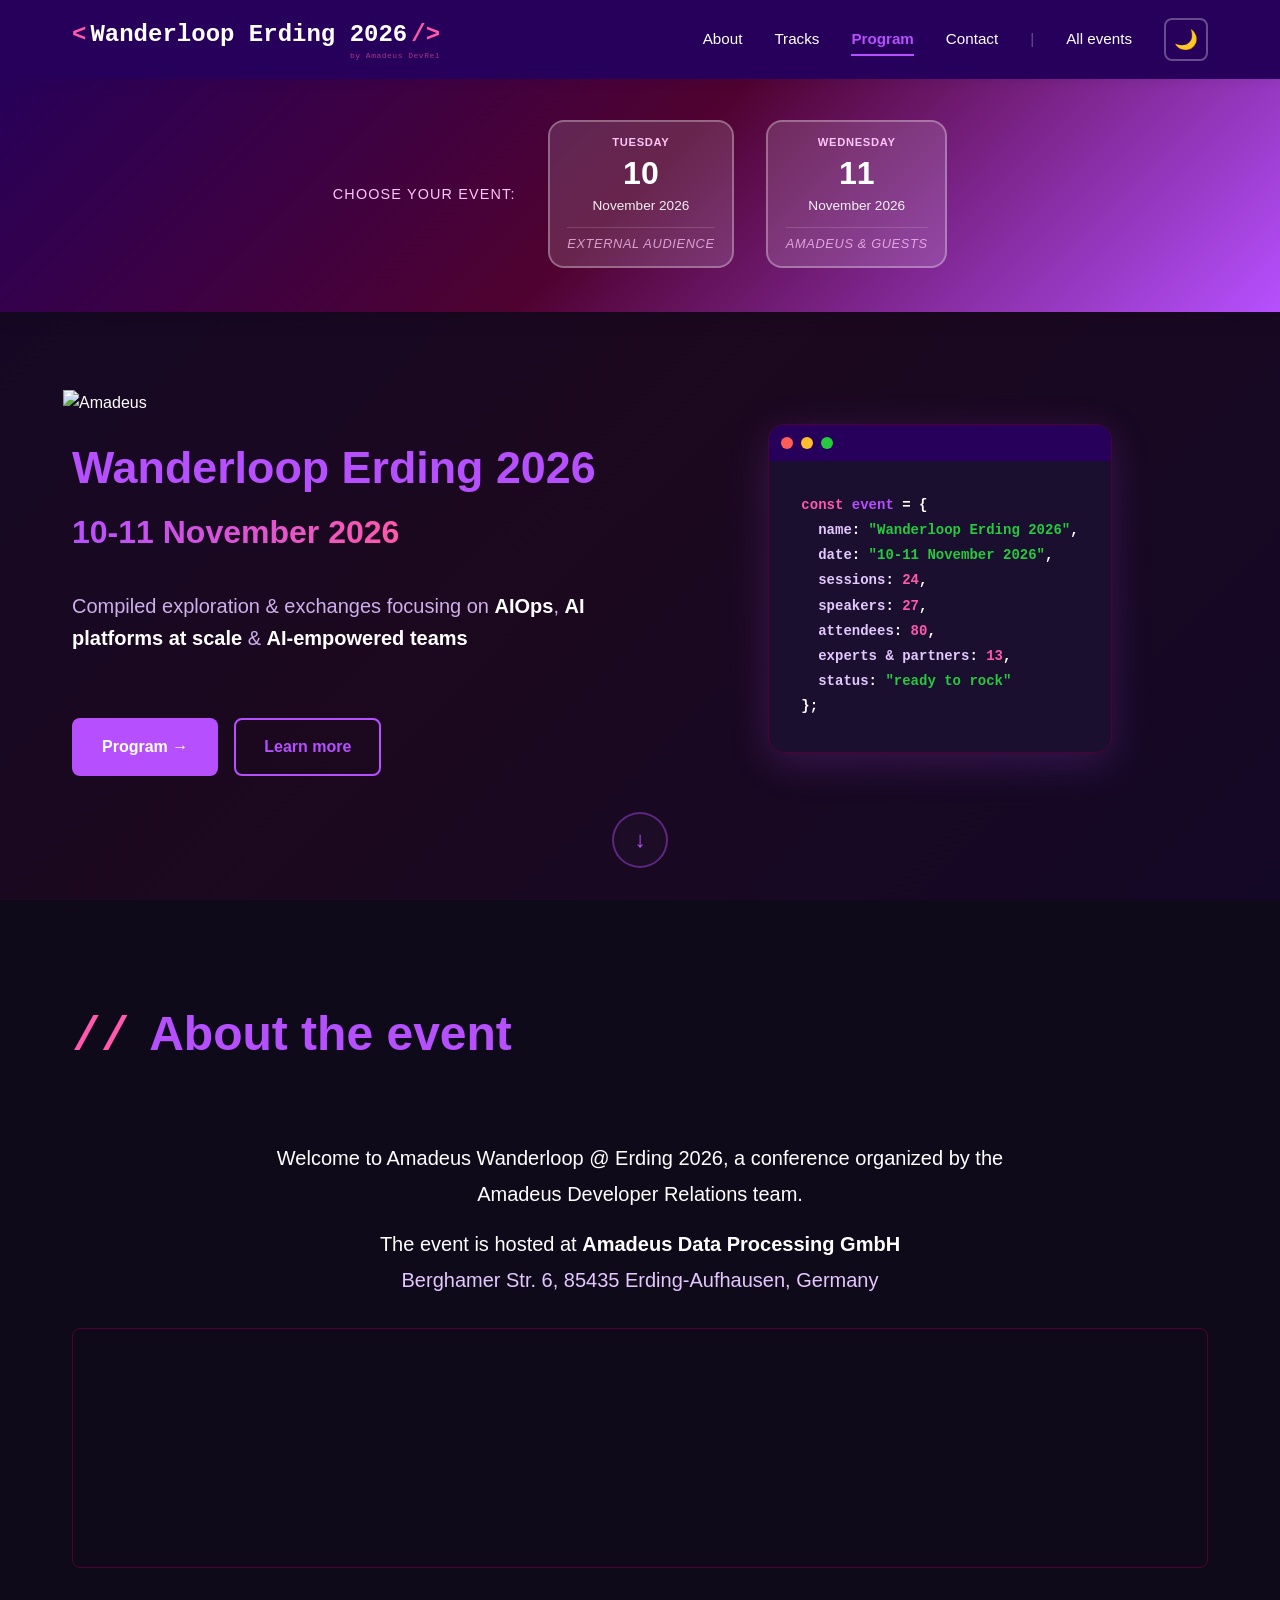
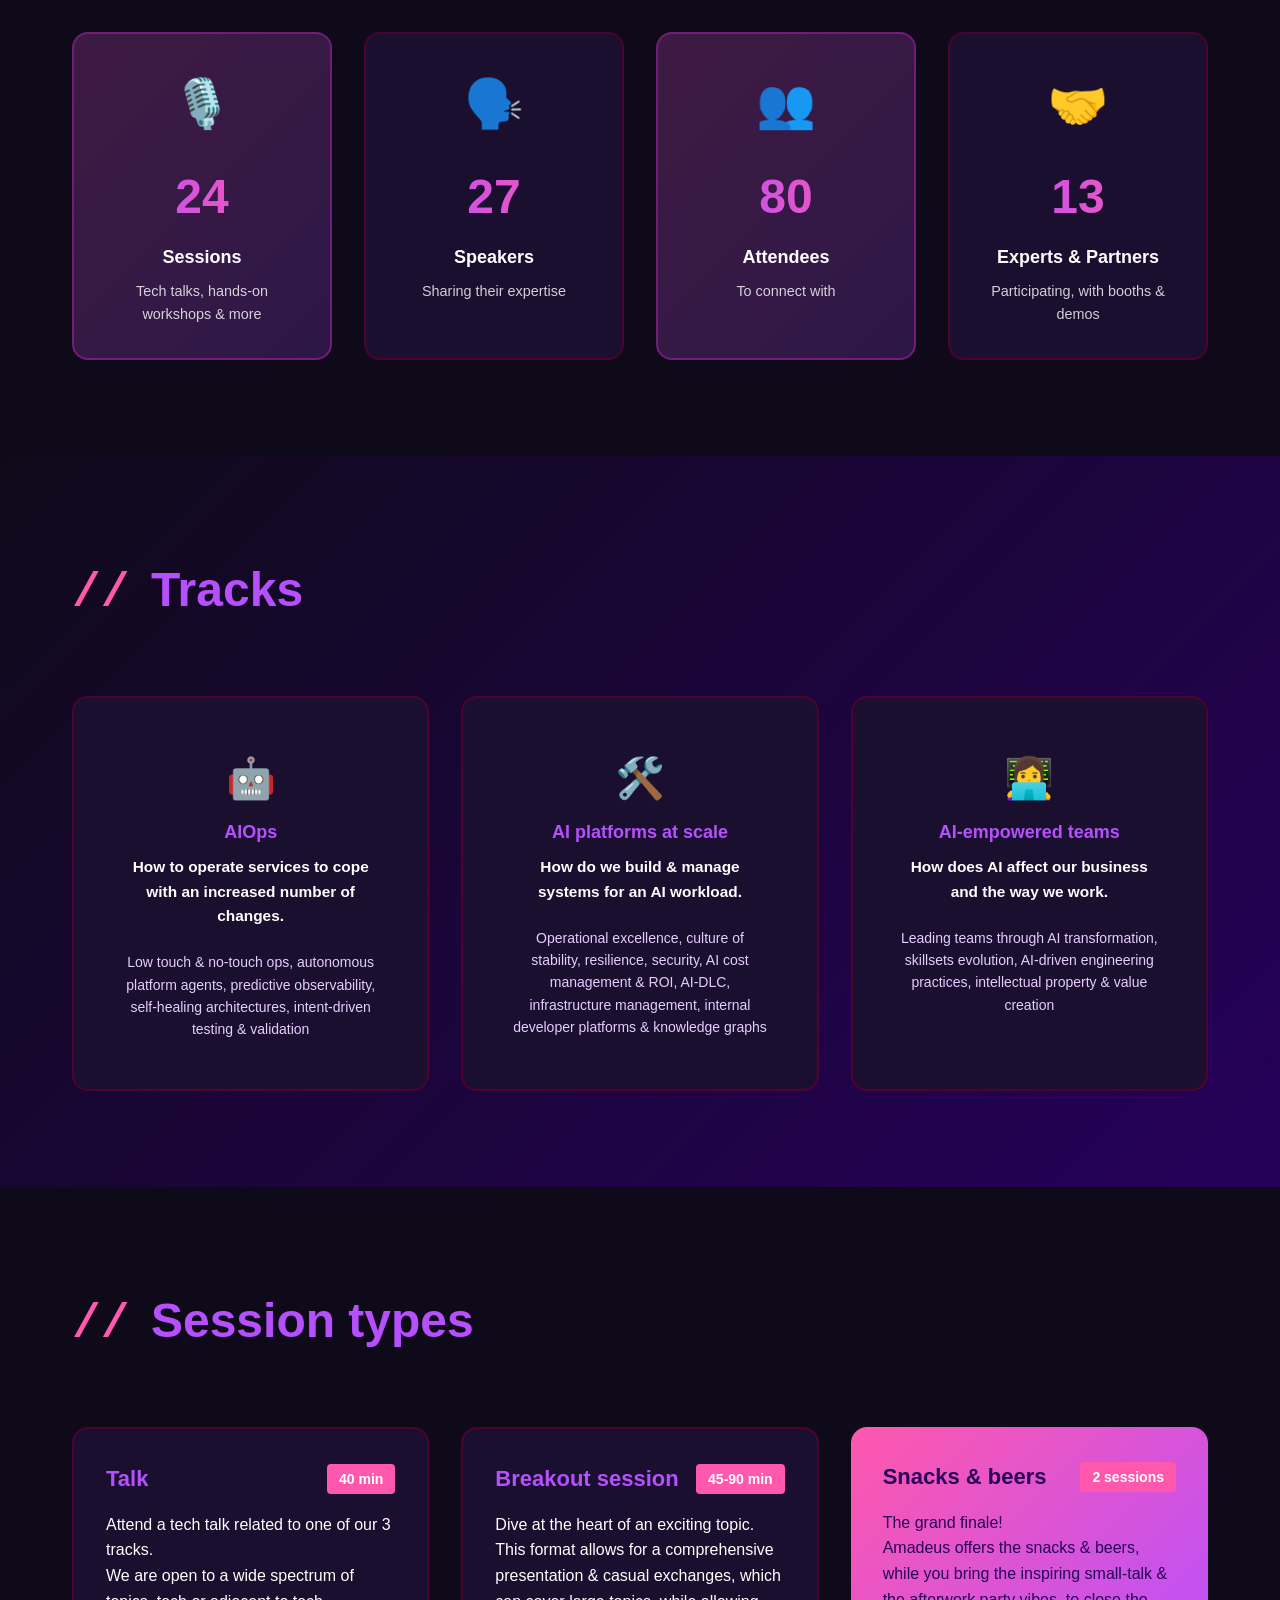
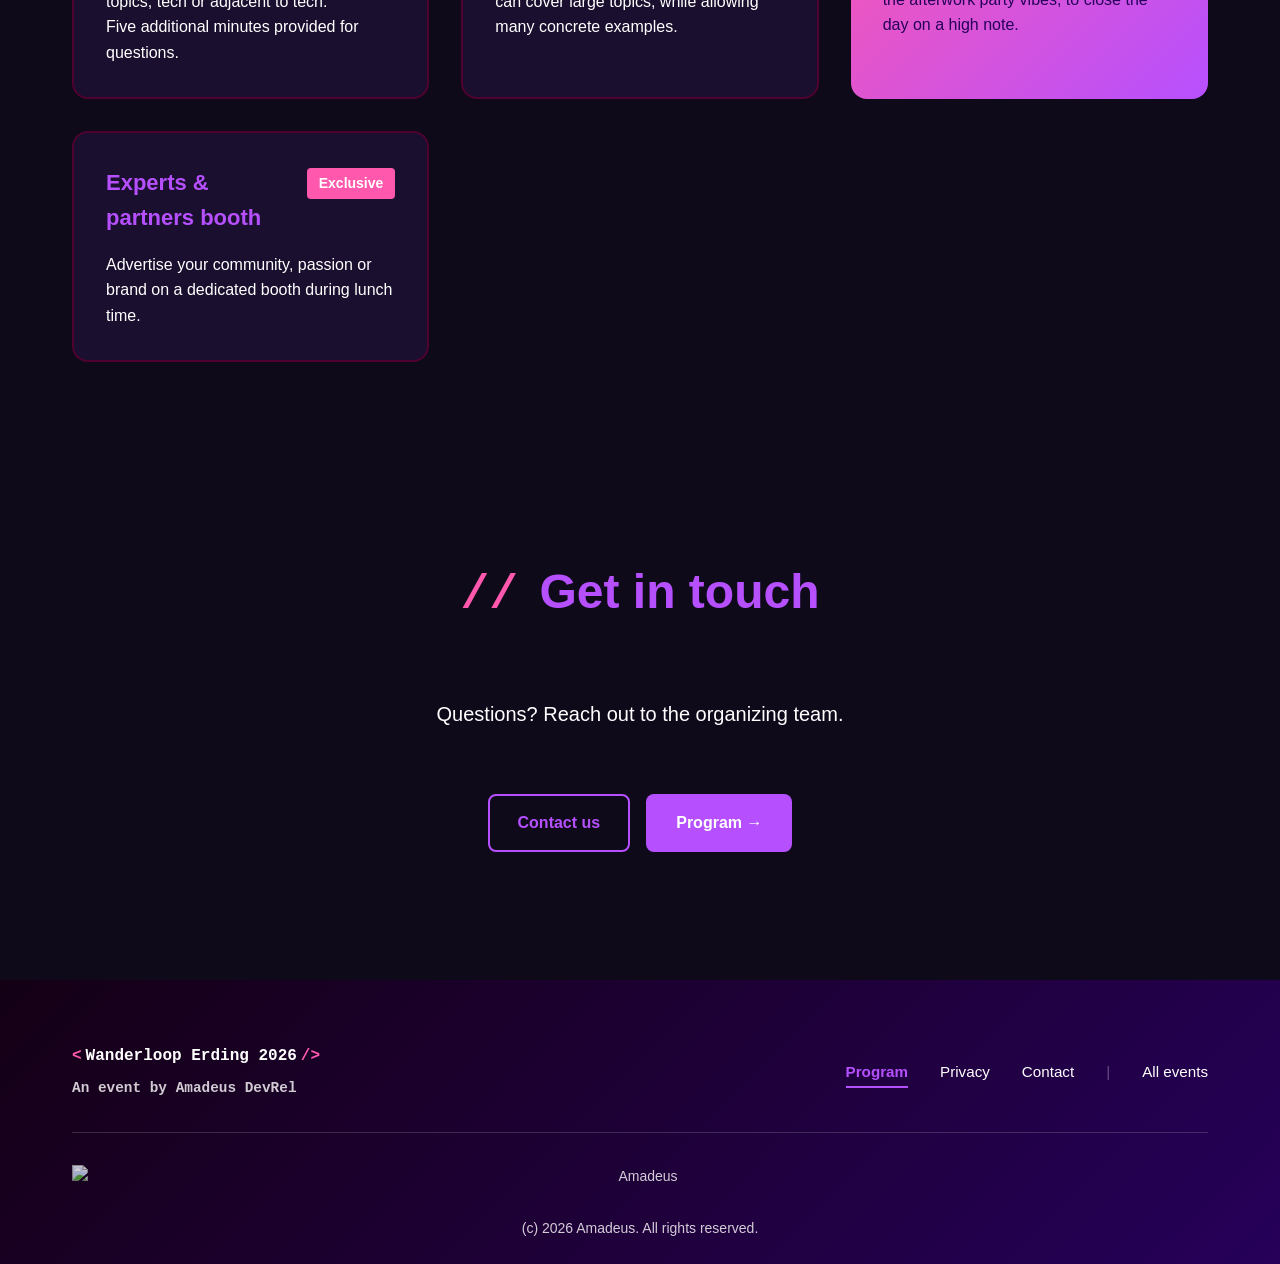
==== commit 3f903139: "Add Wanderloop venue address and interactive map" ====
--- a/wanderloop-erding-2026/index.html
+++ b/wanderloop-erding-2026/index.html
@@ -114,8 +114,21 @@
             </h2>
             <div class="about-content">
                 <p class="lead-text" id="event-description">Welcome to Amadeus Wanderloop @ Erding 2026, a conference organized by the Amadeus Developer Relations team.</p>
-                <p id="event-locations">The event is hosted at <strong>Erding DE</strong>.</p>
-            </div>
+                <p id="event-locations">The event is hosted at <strong>Amadeus Data Processing GmbH</strong></p>
+                <address class="event-address">
+                    <a href="https://maps.app.goo.gl/n6QXABD8uNv8A62v5" target="_blank" rel="noopener noreferrer">Berghamer Str. 6, 85435 Erding-Aufhausen, Germany</a>
+                </address>
+            </div>
+            <iframe
+                class="event-map"
+                title="Event location: Berghamer Str. 6, Erding-Aufhausen, Germany"
+                src="https://www.google.com/maps?q=Amadeus%20Data%20Processing%20GmbH%2C%20Berghamer%20Str.%206%2C%2085435%20Erding-Aufhausen%2C%20Germany&amp;z=8&amp;output=embed"
+                width="1136"
+                height="240"
+                loading="lazy"
+                referrerpolicy="strict-origin-when-cross-origin"
+                allowfullscreen>
+            </iframe>
 
             <div class="stats-grid" id="stats-grid">
                 <div class="stat-card">
--- a/wanderloop-erding-2026/styles.css
+++ b/wanderloop-erding-2026/styles.css
@@ -555,7 +555,7 @@
 
 .about-content {
     max-width: 800px;
-    margin: 0 auto var(--spacing-lg);
+    margin: 0 auto var(--spacing-md);
     text-align: center;
 }
 
@@ -563,6 +563,40 @@
     font-size: 1.25rem;
     margin-bottom: var(--spacing-sm);
     line-height: 1.8;
+}
+
+#event-locations {
+    font-size: 1.25rem;
+}
+
+.event-address {
+    margin-top: 0.25rem;
+    font-size: 1.25rem;
+    font-style: normal;
+    overflow-wrap: anywhere;
+}
+
+.event-address a {
+    color: var(--text-secondary);
+    font-size: inherit;
+    font-weight: inherit;
+    text-decoration: none;
+    text-underline-offset: 0.2em;
+}
+
+.event-address a:hover,
+.event-address a:focus-visible {
+    color: var(--text-secondary);
+    text-decoration: underline;
+}
+
+.event-map {
+    display: block;
+    width: 100%;
+    height: clamp(180px, 30vw, 240px);
+    margin-top: var(--spacing-md);
+    border: 1px solid var(--border-color);
+    border-radius: 8px;
 }
 
 .stats-grid {
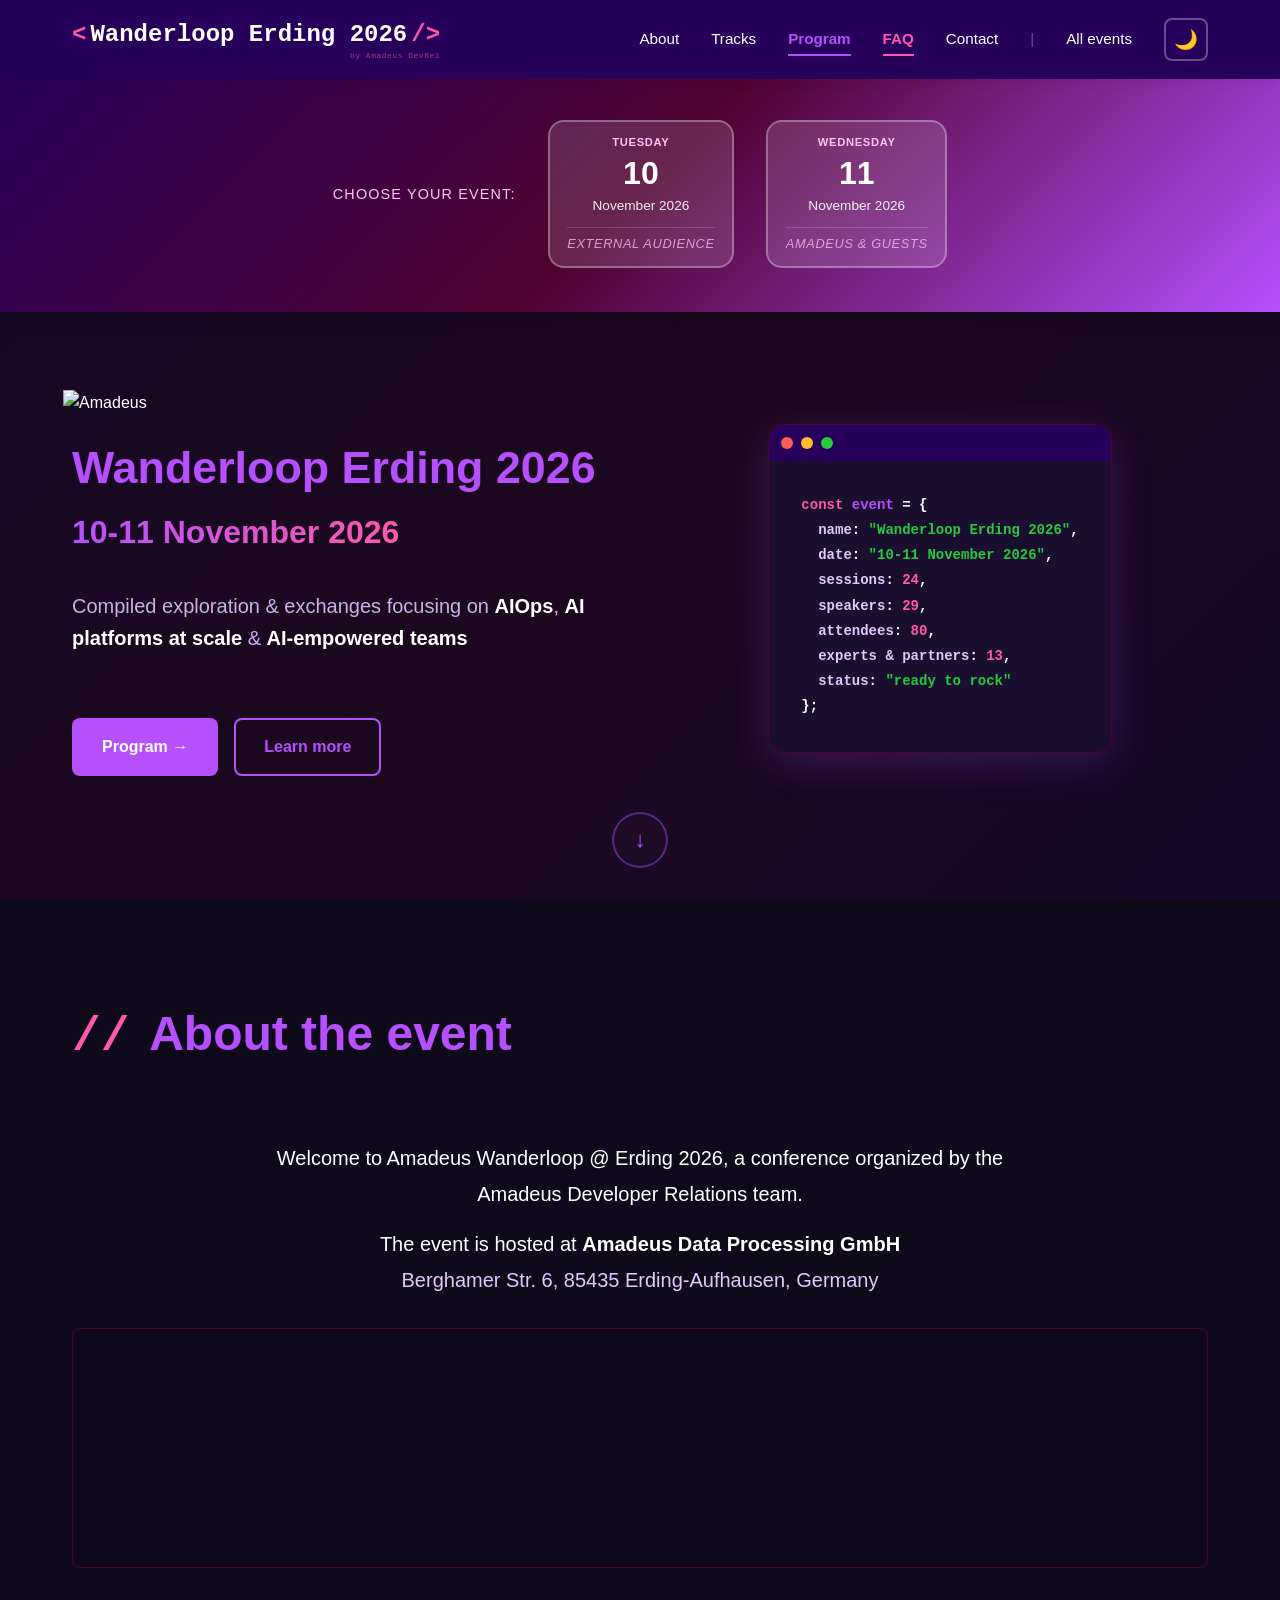
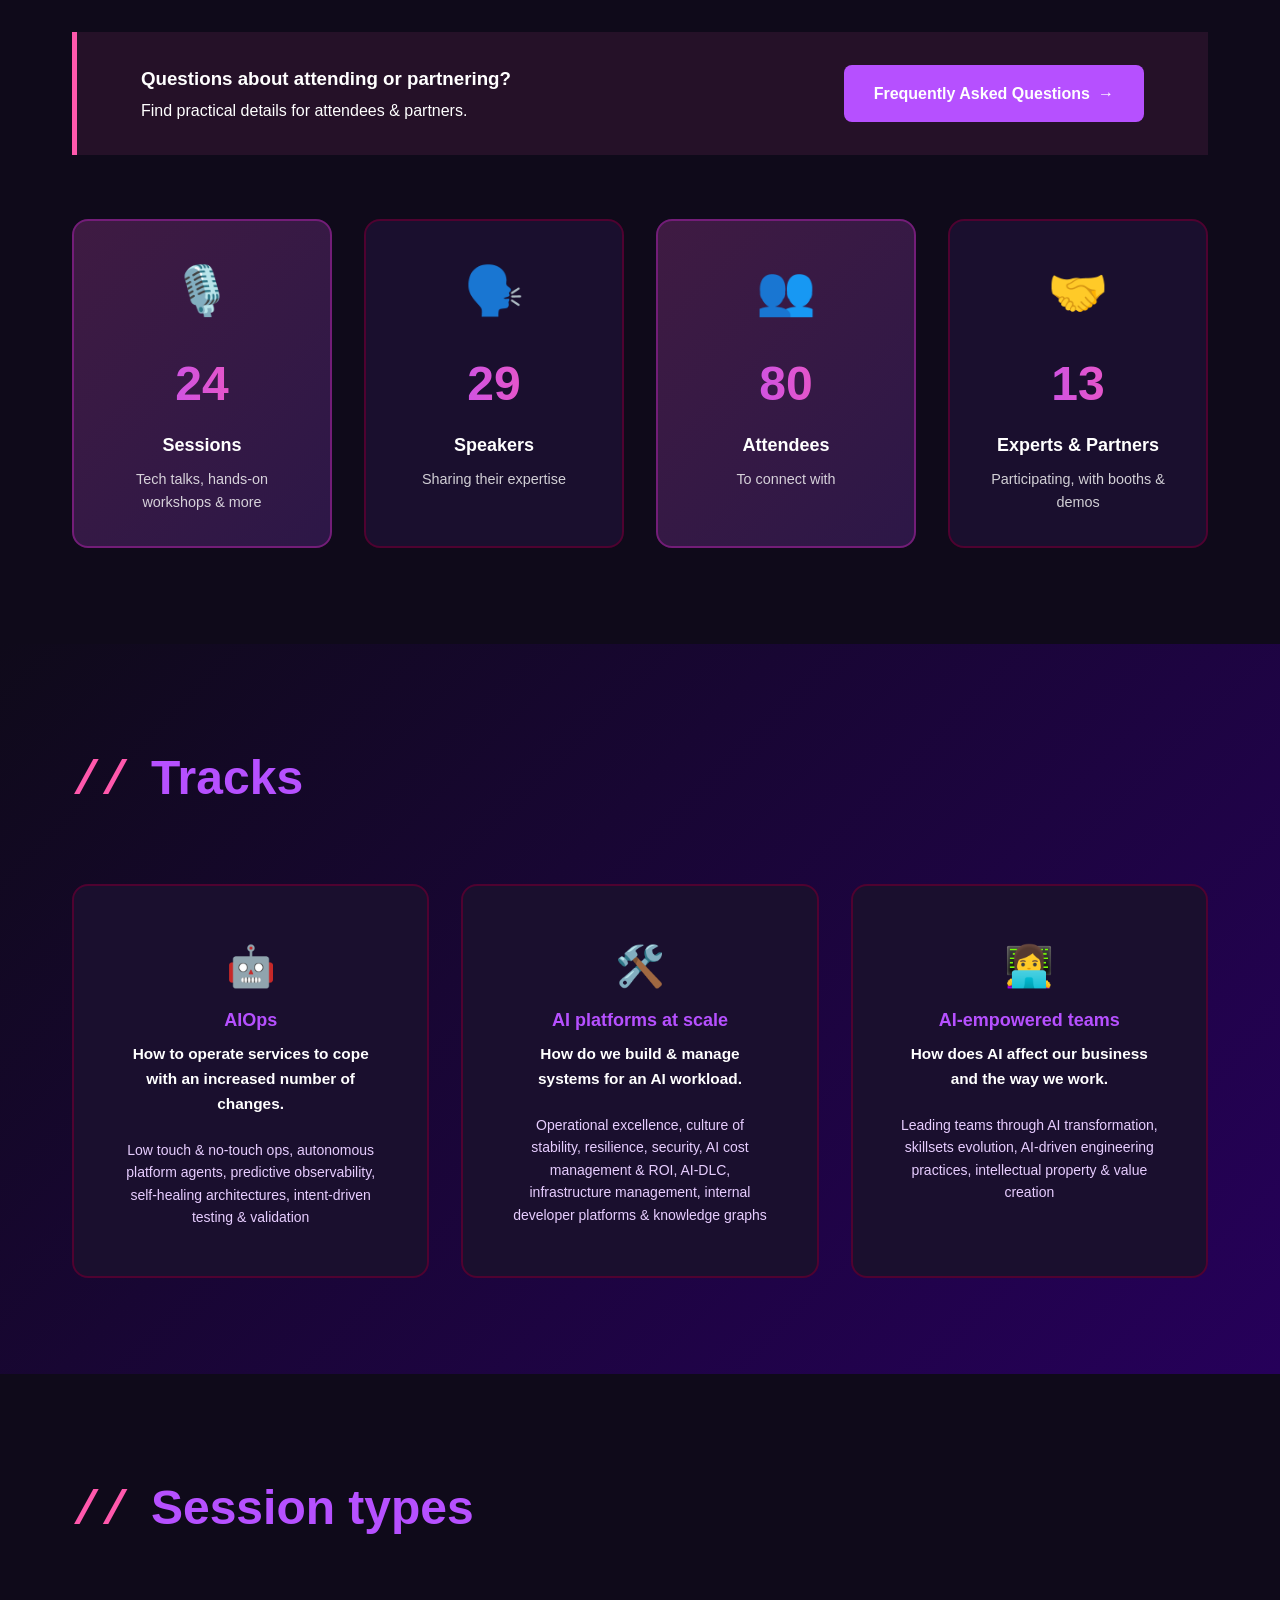
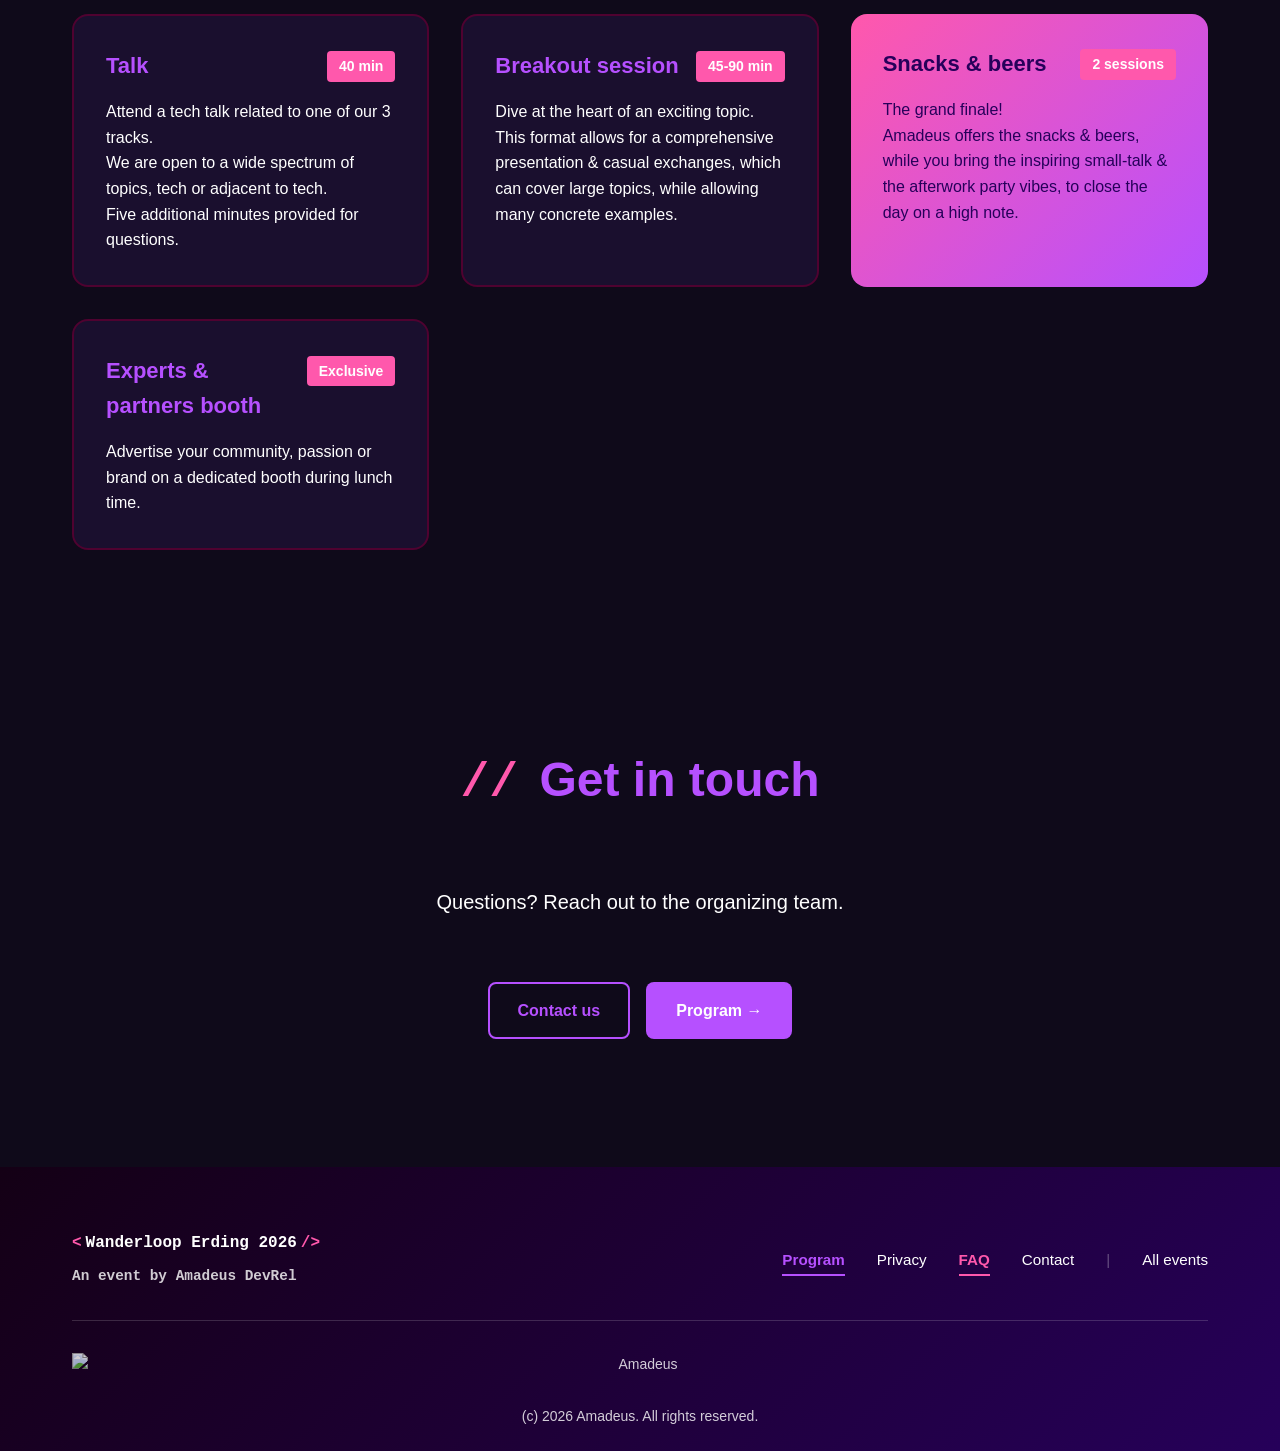
==== commit ab4e84d7: "Add Wanderloop FAQ page and navigation" ====
--- a/wanderloop-erding-2026/index.html
+++ b/wanderloop-erding-2026/index.html
@@ -24,6 +24,7 @@
                 <a id="cfp-nav-link" class="cfp-link always-underline" href="#" style="display:none;">Submit a talk/booth</a>
                 <a id="register-nav-link" class="cfp-link always-underline" href="#" target="_blank" rel="noopener noreferrer" style="display:none;">Register</a>
                 <a id="program-nav-link" class="program-link always-underline" href="program.html" style="display:none;">Program</a>
+                <a class="faq-link always-underline" href="faq.html">FAQ</a>
                 <a id="nav-contact-link" href="mailto:devrel@amadeus.com">Contact</a>
                 <span class="nav-separator"><span class="nav-separator-horizontal">|</span><span class="nav-separator-vertical">—</span></span>
                 <a href="../index.html">All events</a>
@@ -130,6 +131,14 @@
                 allowfullscreen>
             </iframe>
 
+            <div class="about-faq-callout">
+                <div>
+                    <h3>Questions about attending or partnering?</h3>
+                    <p>Find practical details for attendees &amp; partners.</p>
+                </div>
+                <a href="faq.html" class="btn btn-primary">Frequently Asked Questions <span class="arrow" aria-hidden="true">→</span></a>
+            </div>
+
             <div class="stats-grid" id="stats-grid">
                 <div class="stat-card">
                     <div class="stat-icon">🎙️</div>
@@ -259,6 +268,7 @@
                     <a id="register-footer-link" class="cfp-link" href="#" target="_blank" rel="noopener noreferrer" style="display:none;">Register</a>
                     <a id="program-footer-link" class="program-link" href="program.html" style="display:none;">Program</a>
                     <a href="privacy.html">Privacy</a>
+                    <a class="faq-link" href="faq.html">FAQ</a>
                     <a id="footer-contact-link" href="mailto:devrel@amadeus.com">Contact</a>
                     <span class="nav-separator">|</span>
                     <a href="../index.html">All events</a>
--- a/shared/styles-base.css
+++ b/shared/styles-base.css
@@ -97,6 +97,7 @@
     --bg-color: #ffffff;
     --text-color: #26005a;
     --text-secondary: #4f0230;
+    --link-color: #6d1f7a;
     --card-bg: #ffffff;
     --border-color: #e4c7ff;
     --shadow: rgba(38, 0, 90, 0.1);
@@ -125,6 +126,7 @@
     --bg-color: #0f0a1a;
     --text-color: #ffffff;
     --text-secondary: #e4c7ff;
+    --link-color: #ff8bc7;
     --card-bg: #1a0f2e;
     --border-color: #4f0230;
     --shadow: rgba(182, 80, 255, 0.2);
@@ -146,6 +148,20 @@
     color: var(--text-color);
     line-height: 1.6;
     transition: background-color 0.3s ease, color 0.3s ease;
+}
+
+a {
+    color: var(--link-color);
+}
+
+a:focus-visible {
+    outline: 2px solid var(--link-color);
+    outline-offset: 3px;
+}
+
+.faq-page ul {
+    margin: 0 0 1rem 1.25rem;
+    padding-left: 1.25rem;
 }
 
 .container {
@@ -267,6 +283,15 @@
 
 .nav-links a.program-link::after {
     background: var(--secondary);
+}
+
+.nav-links a.faq-link {
+    color: var(--accent);
+    font-weight: 700;
+}
+
+.nav-links a.faq-link::after {
+    background: var(--accent);
 }
 
 .nav-separator {
@@ -499,6 +524,7 @@
 }
 
 .arrow {
+    display: inline-block;
     transition: transform 0.3s ease;
 }
 
@@ -594,6 +620,20 @@
 }
 
 .footer-links a.program-link:hover::after {
+    width: 0;
+}
+
+.footer-links a.faq-link {
+    color: var(--accent);
+    font-weight: 700;
+}
+
+.footer-links a.faq-link::after {
+    width: 100%;
+    background: var(--accent);
+}
+
+.footer-links a.faq-link:hover::after {
     width: 0;
 }
 
--- a/wanderloop-erding-2026/styles.css
+++ b/wanderloop-erding-2026/styles.css
@@ -61,6 +61,162 @@
     align-items: flex-start;
     gap: 0.35rem;
     margin: 0.5rem 0 var(--spacing-md);
+}
+
+.about-faq-callout {
+    display: flex;
+    align-items: center;
+    justify-content: space-between;
+    gap: var(--spacing-md);
+    margin: var(--spacing-lg) 0;
+    padding: var(--spacing-md) var(--spacing-lg);
+    border-left: 5px solid var(--accent);
+    background: rgba(255, 88, 172, 0.09);
+}
+
+.about-faq-callout h3,
+.about-faq-callout p {
+    margin: 0;
+}
+
+.about-faq-callout p {
+    margin-top: 0.25rem;
+}
+
+.about-faq-callout .btn-primary:hover {
+    background: transparent;
+    color: var(--accent);
+    border-color: var(--accent);
+    box-shadow: none;
+    transform: none;
+}
+
+.faq-page {
+    padding: 5rem 0 4rem;
+}
+
+.faq-intro {
+    overflow: hidden;
+    margin-bottom: var(--spacing-lg);
+    padding: clamp(2rem, 6vw, 4rem) 0;
+    color: #ffffff;
+    background-color: #1a0730;
+    background-image:
+        repeating-radial-gradient(ellipse 125% 520% at -16% -164%, transparent 0 10.7%, rgba(220, 0, 255, 0.78) 10.85% 11%, transparent 11.15% 17.5%),
+        linear-gradient(110deg, #180927 0%, #27075f 57%, #192aa5 100%);
+}
+
+.faq-intro h1 {
+    margin-bottom: var(--spacing-xs);
+    color: #ffffff;
+    font-size: 4.5rem;
+    font-weight: 900;
+    line-height: 1.05;
+}
+
+.faq-intro p {
+    color: rgba(255, 255, 255, 0.88);
+}
+
+.faq-categories a {
+    color: #ffffff;
+    text-decoration-color: #ff58ac;
+    text-underline-offset: 0.25em;
+}
+
+.faq-categories {
+    display: flex;
+    flex-wrap: wrap;
+    gap: var(--spacing-sm) var(--spacing-md);
+    margin: var(--spacing-md) 0 var(--spacing-lg);
+}
+
+.faq-category {
+    margin-top: var(--spacing-lg);
+    scroll-margin-top: 6rem;
+}
+
+.faq-category h2 {
+    margin-bottom: var(--spacing-sm);
+}
+
+.faq-travel-options {
+    display: flex;
+    flex-direction: column;
+    gap: var(--spacing-md);
+    margin: var(--spacing-sm) 0;
+}
+
+.faq-travel-mode {
+    min-width: 0;
+}
+
+.faq-travel-mode h3 {
+    margin-bottom: 0.25rem;
+}
+
+.faq-travel-duration {
+    margin-bottom: var(--spacing-xs);
+    color: var(--primary);
+    font-weight: 700;
+}
+
+[data-theme="dark"] .faq-travel-duration {
+    color: var(--highlight-light);
+}
+
+.faq-item {
+    border-bottom: 1px solid var(--border-color);
+}
+
+.faq-item summary {
+    padding: 1rem 0;
+    color: var(--primary);
+    cursor: pointer;
+    font-size: 1.1rem;
+    font-weight: 700;
+}
+
+[data-theme="dark"] .faq-item summary {
+    color: var(--secondary);
+}
+
+.faq-item p {
+    margin: 0 0 1rem;
+}
+
+.faq-item p a {
+    color: #9b0050;
+    text-decoration-thickness: 1px;
+    text-underline-offset: 0.15em;
+}
+
+[data-theme="dark"] .faq-item p a {
+    color: #ff8bc7;
+}
+
+.faq-contact {
+    margin-top: var(--spacing-lg);
+}
+
+.faq-contact .btn {
+    display: flex;
+    width: fit-content;
+    margin-top: var(--spacing-md);
+    padding: 0.65rem 1.25rem;
+    font-size: 0.9rem;
+}
+
+@media (max-width: 640px) {
+    .faq-intro h1 {
+        font-size: 2.5rem;
+    }
+
+    .about-faq-callout {
+        align-items: flex-start;
+        flex-direction: column;
+        padding: var(--spacing-md);
+    }
 }
 
 .amadeus-logo {
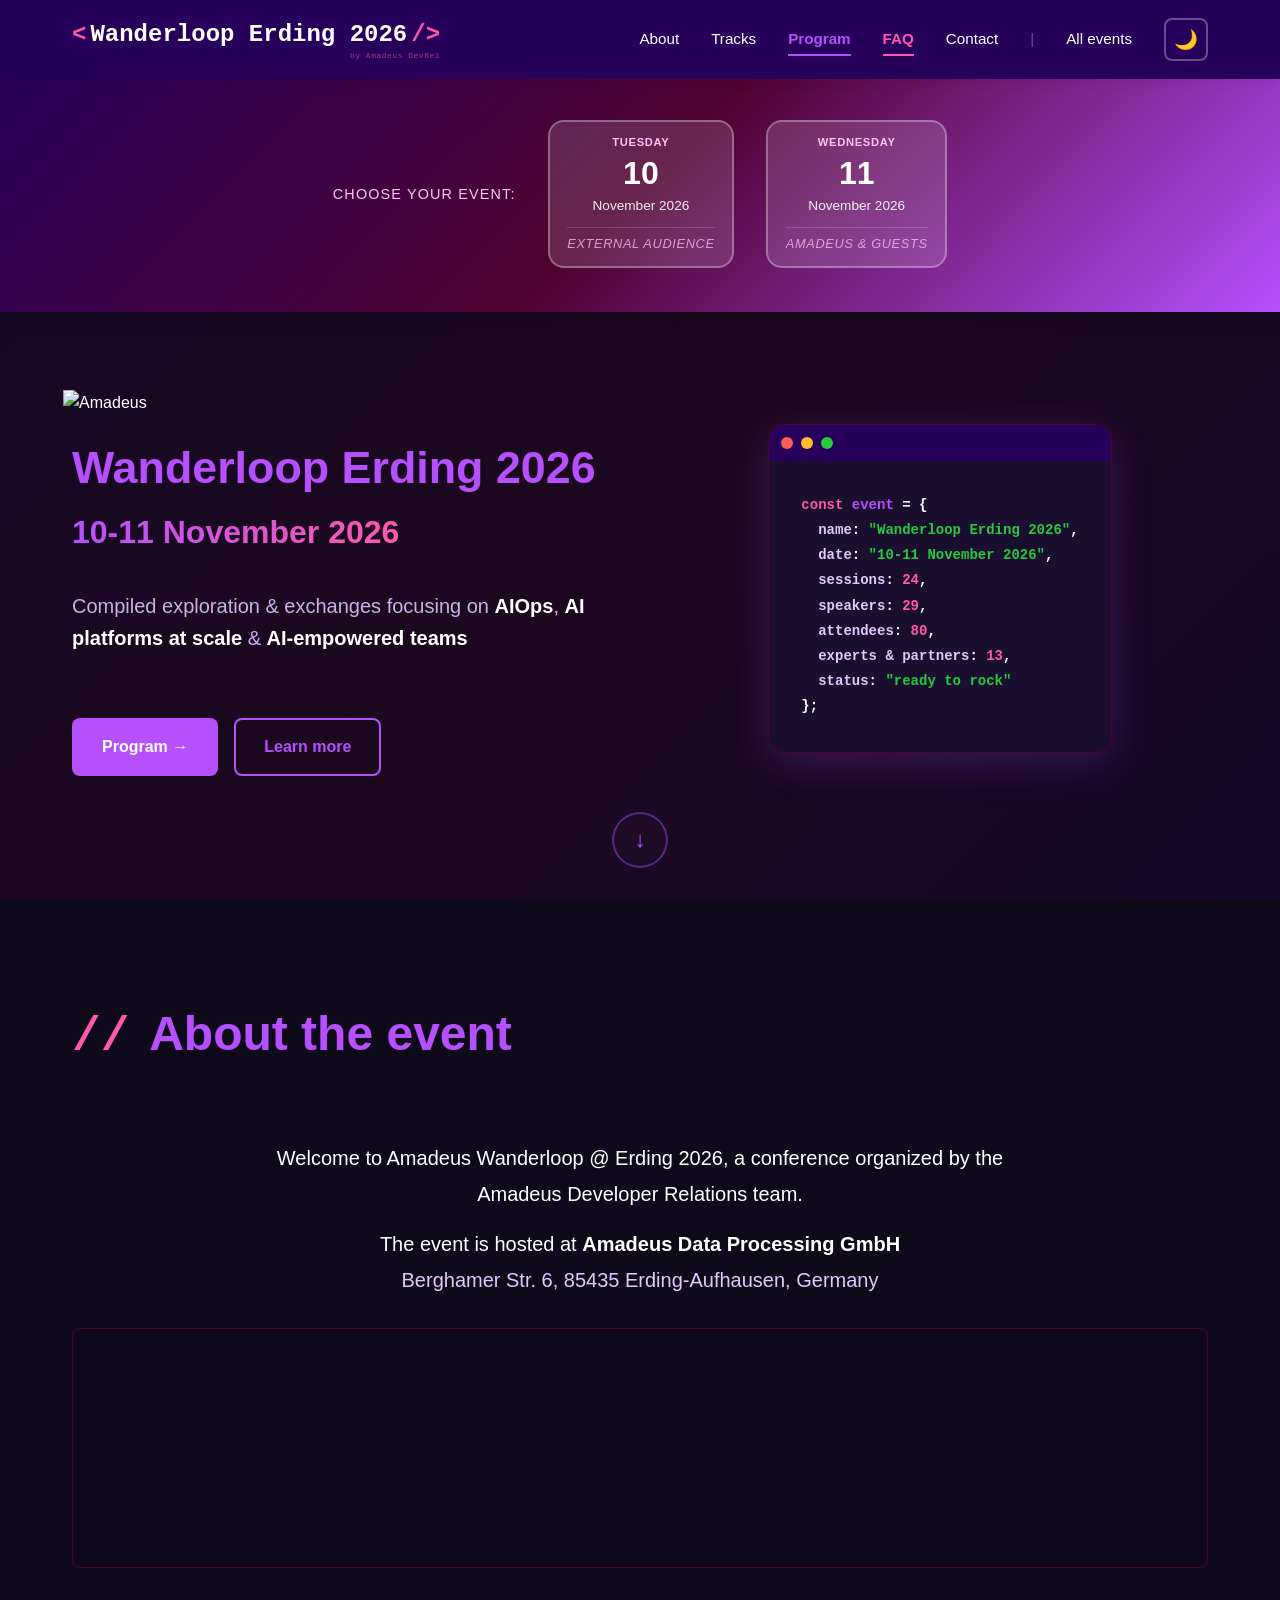
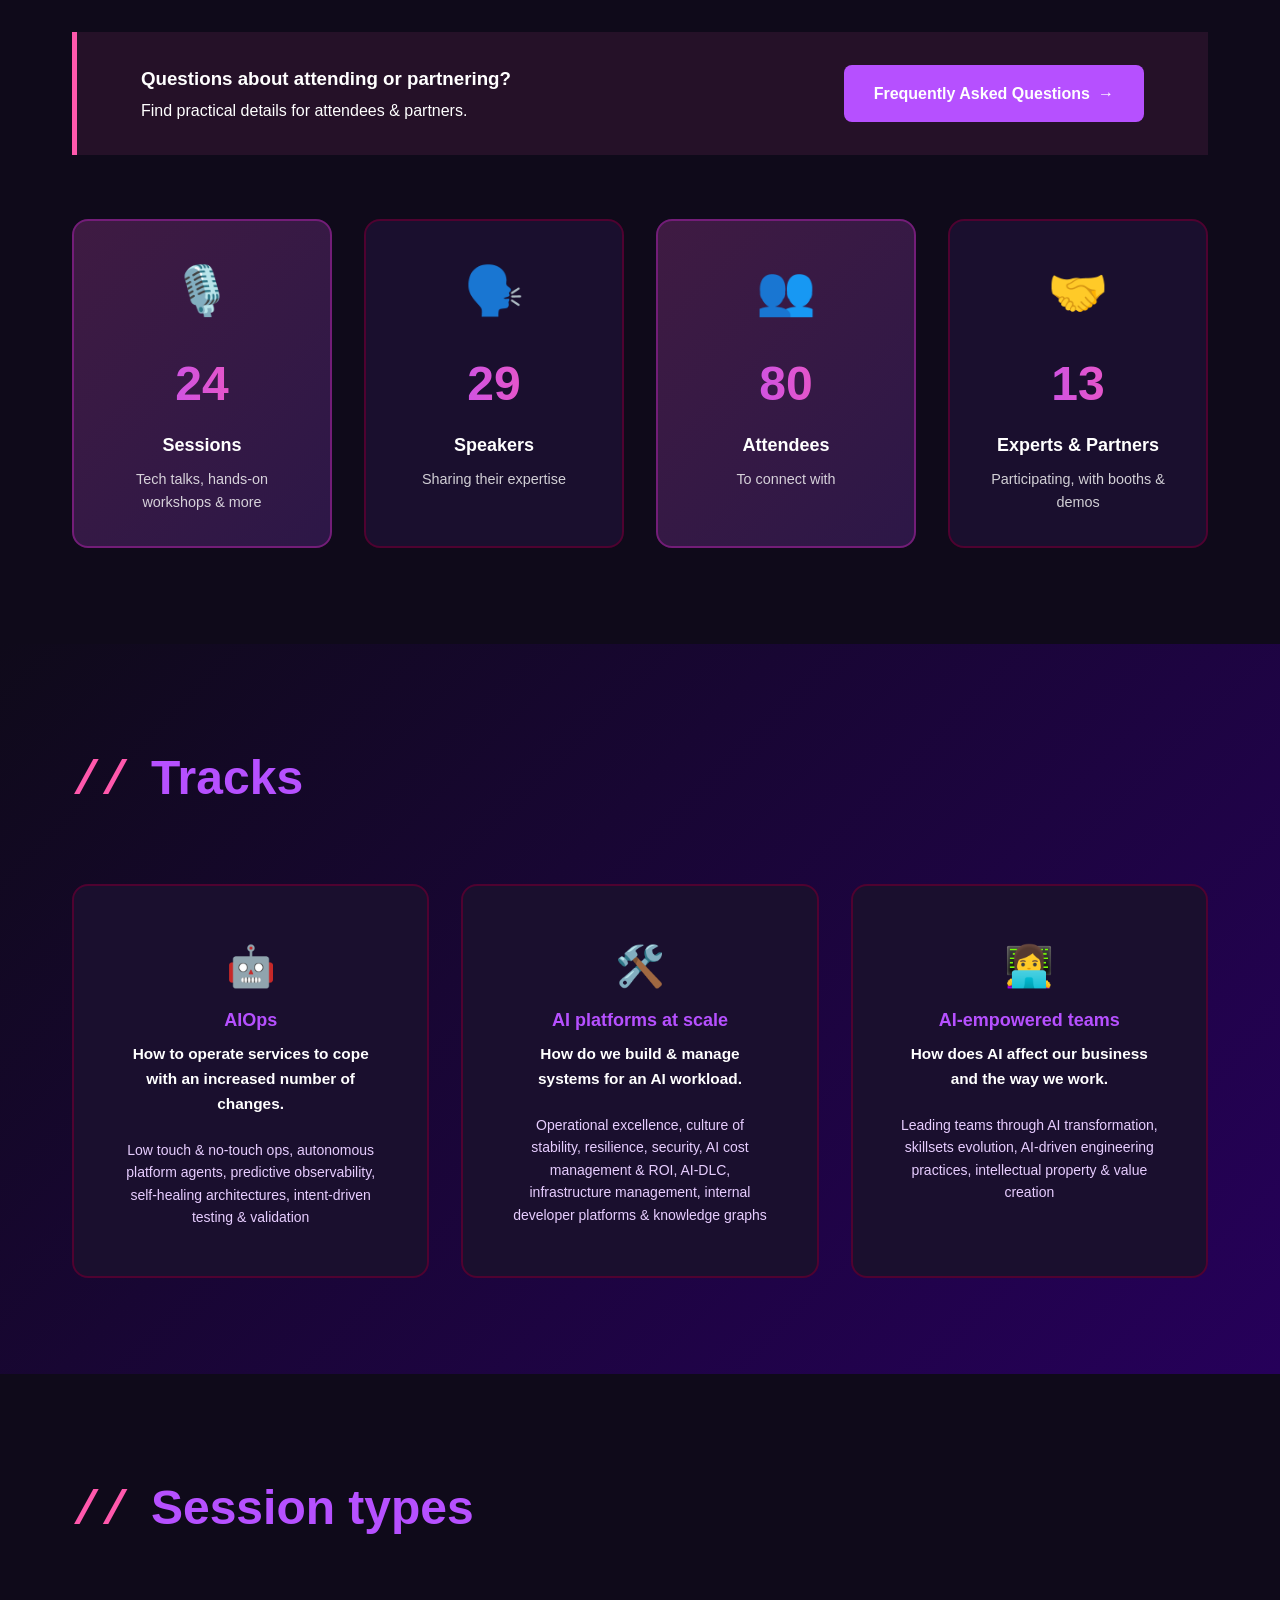
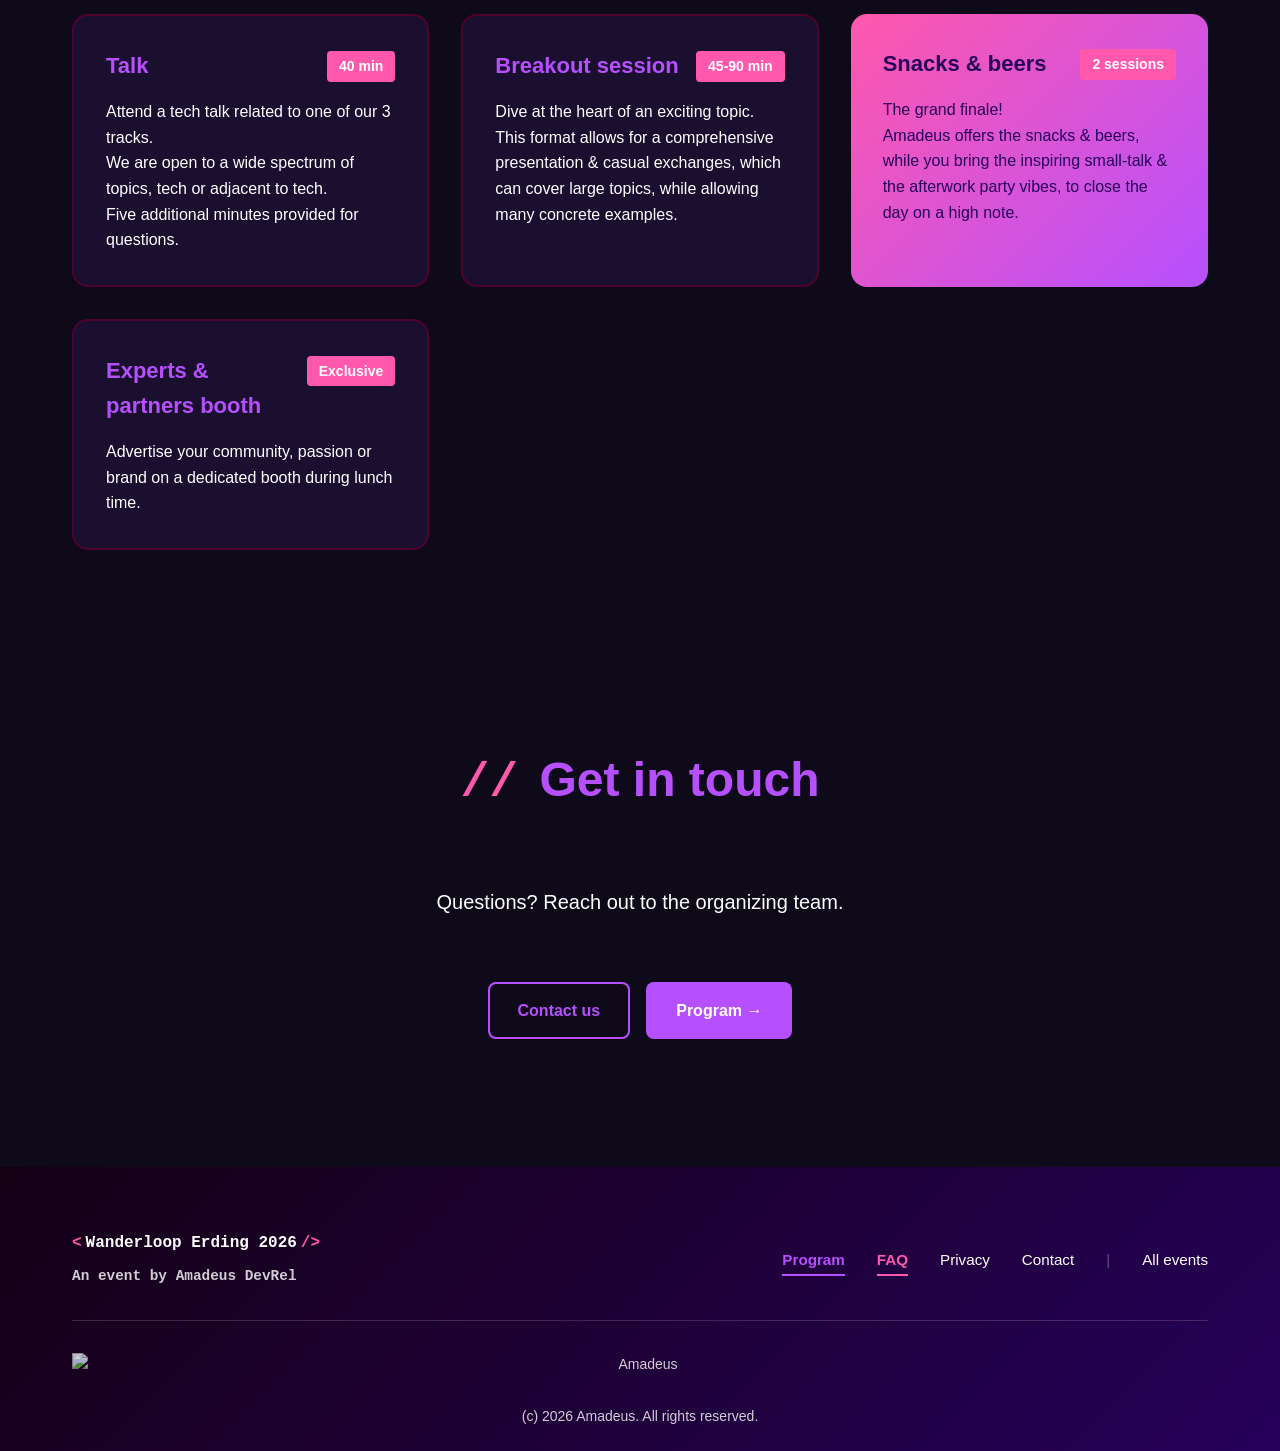
==== commit 01dcff3c: "Polish FAQ heading and footer order" ====
--- a/wanderloop-erding-2026/index.html
+++ b/wanderloop-erding-2026/index.html
@@ -267,8 +267,8 @@
                     <a id="cfp-footer-link" class="cfp-link" href="#" style="display:none;">Submit a talk/booth</a>
                     <a id="register-footer-link" class="cfp-link" href="#" target="_blank" rel="noopener noreferrer" style="display:none;">Register</a>
                     <a id="program-footer-link" class="program-link" href="program.html" style="display:none;">Program</a>
+                    <a class="faq-link" href="faq.html">FAQ</a>
                     <a href="privacy.html">Privacy</a>
-                    <a class="faq-link" href="faq.html">FAQ</a>
                     <a id="footer-contact-link" href="mailto:devrel@amadeus.com">Contact</a>
                     <span class="nav-separator">|</span>
                     <a href="../index.html">All events</a>
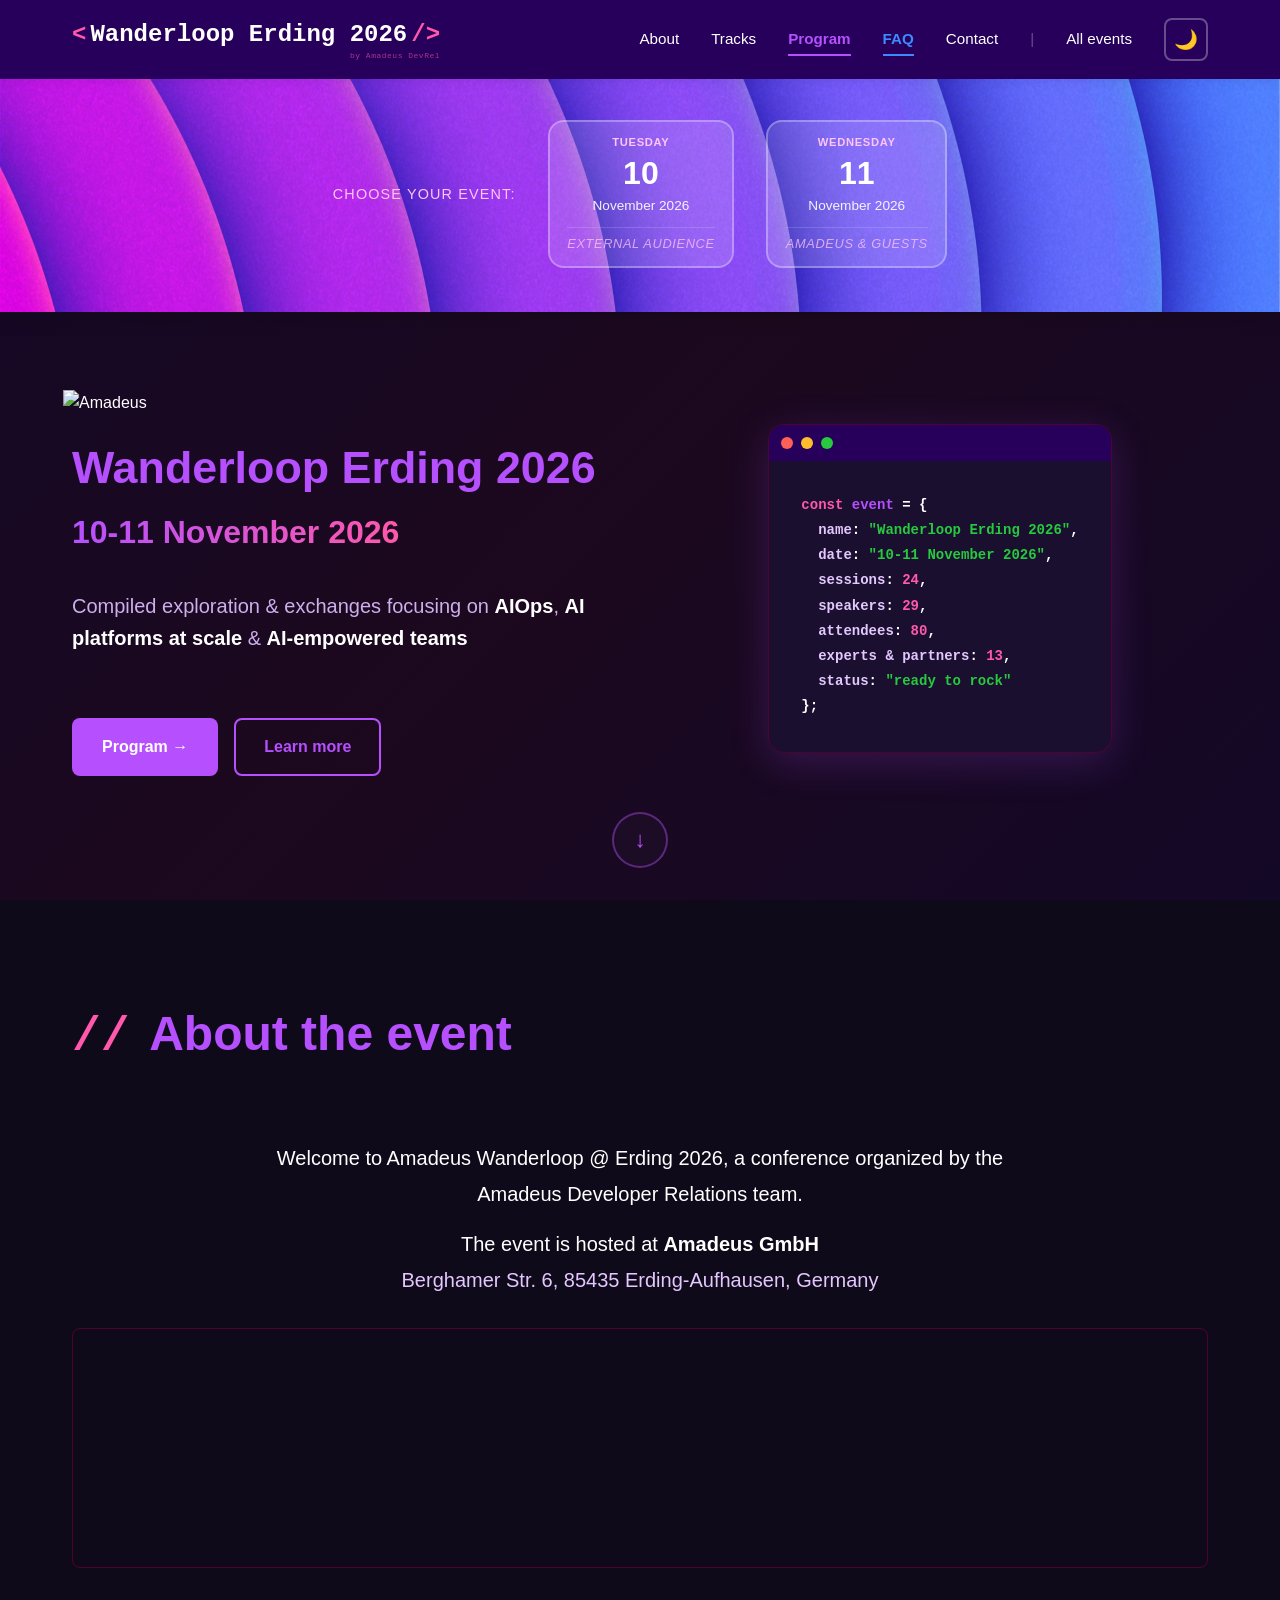
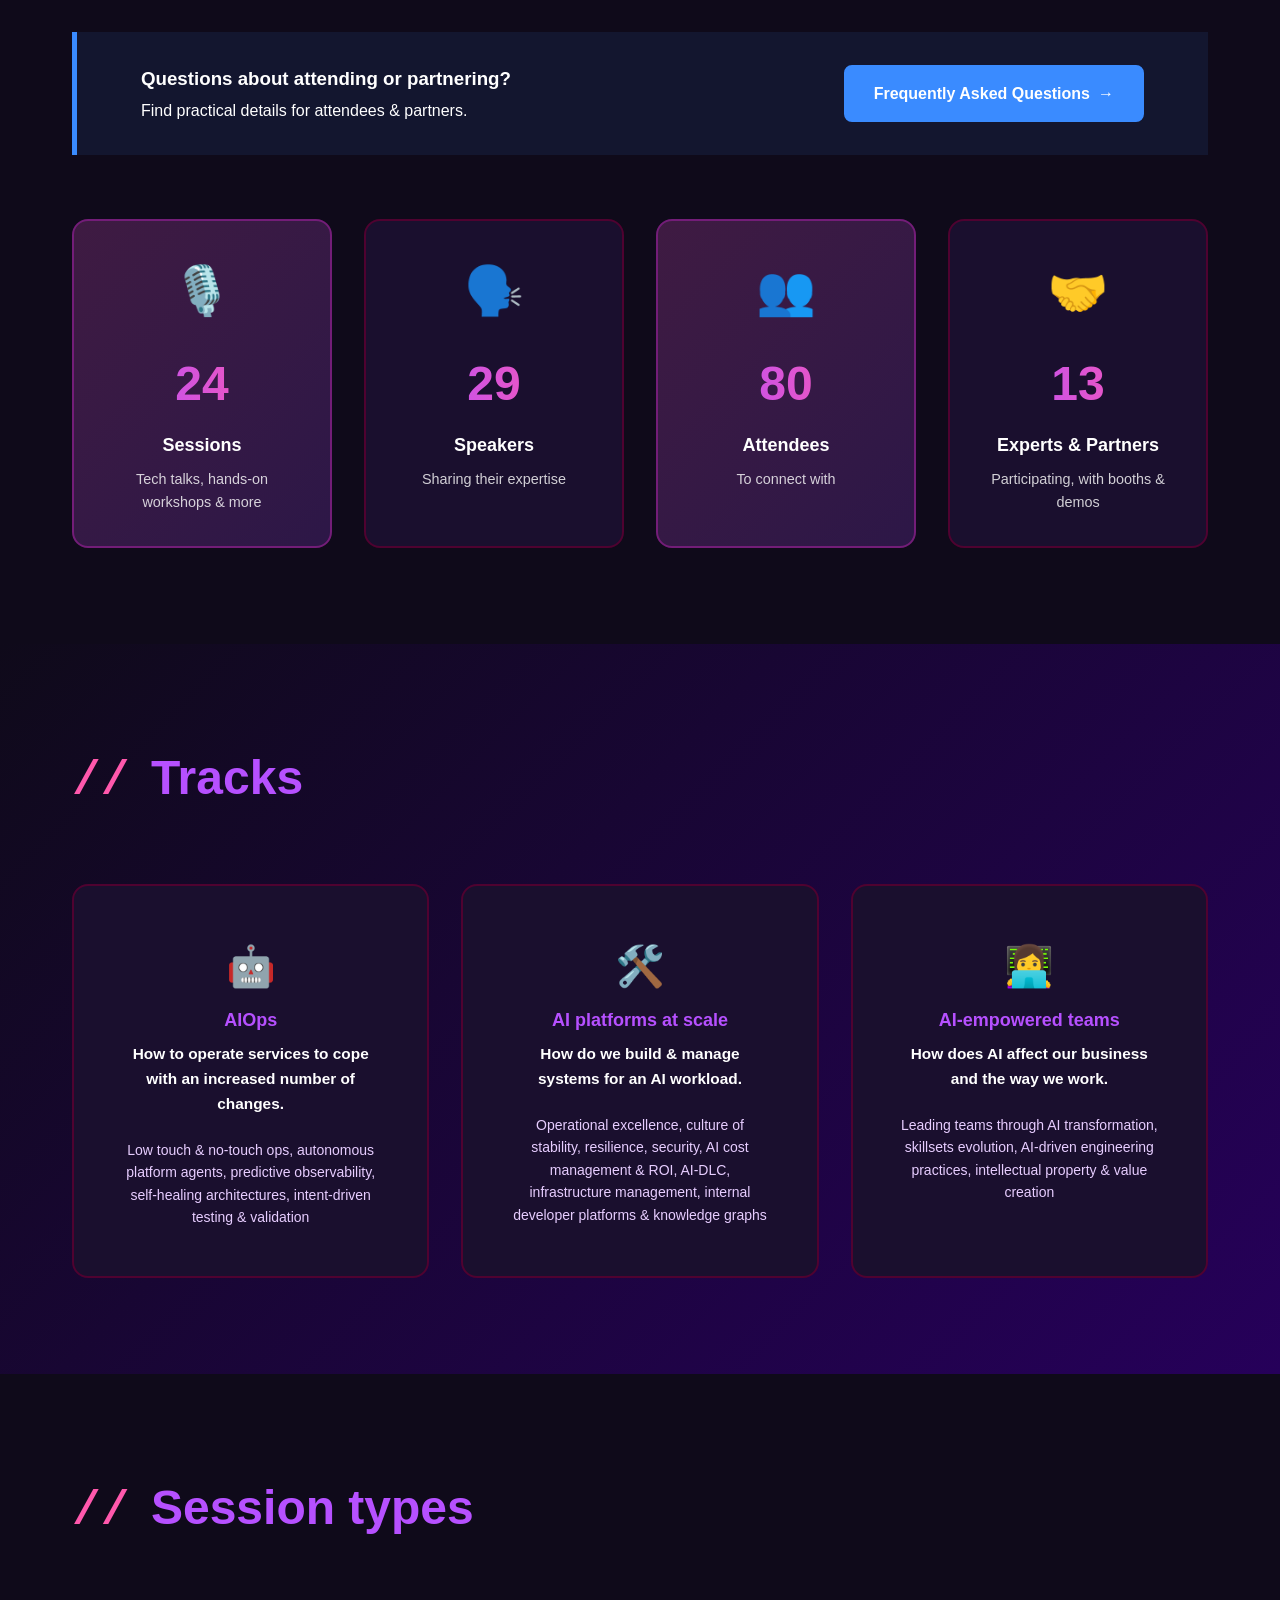
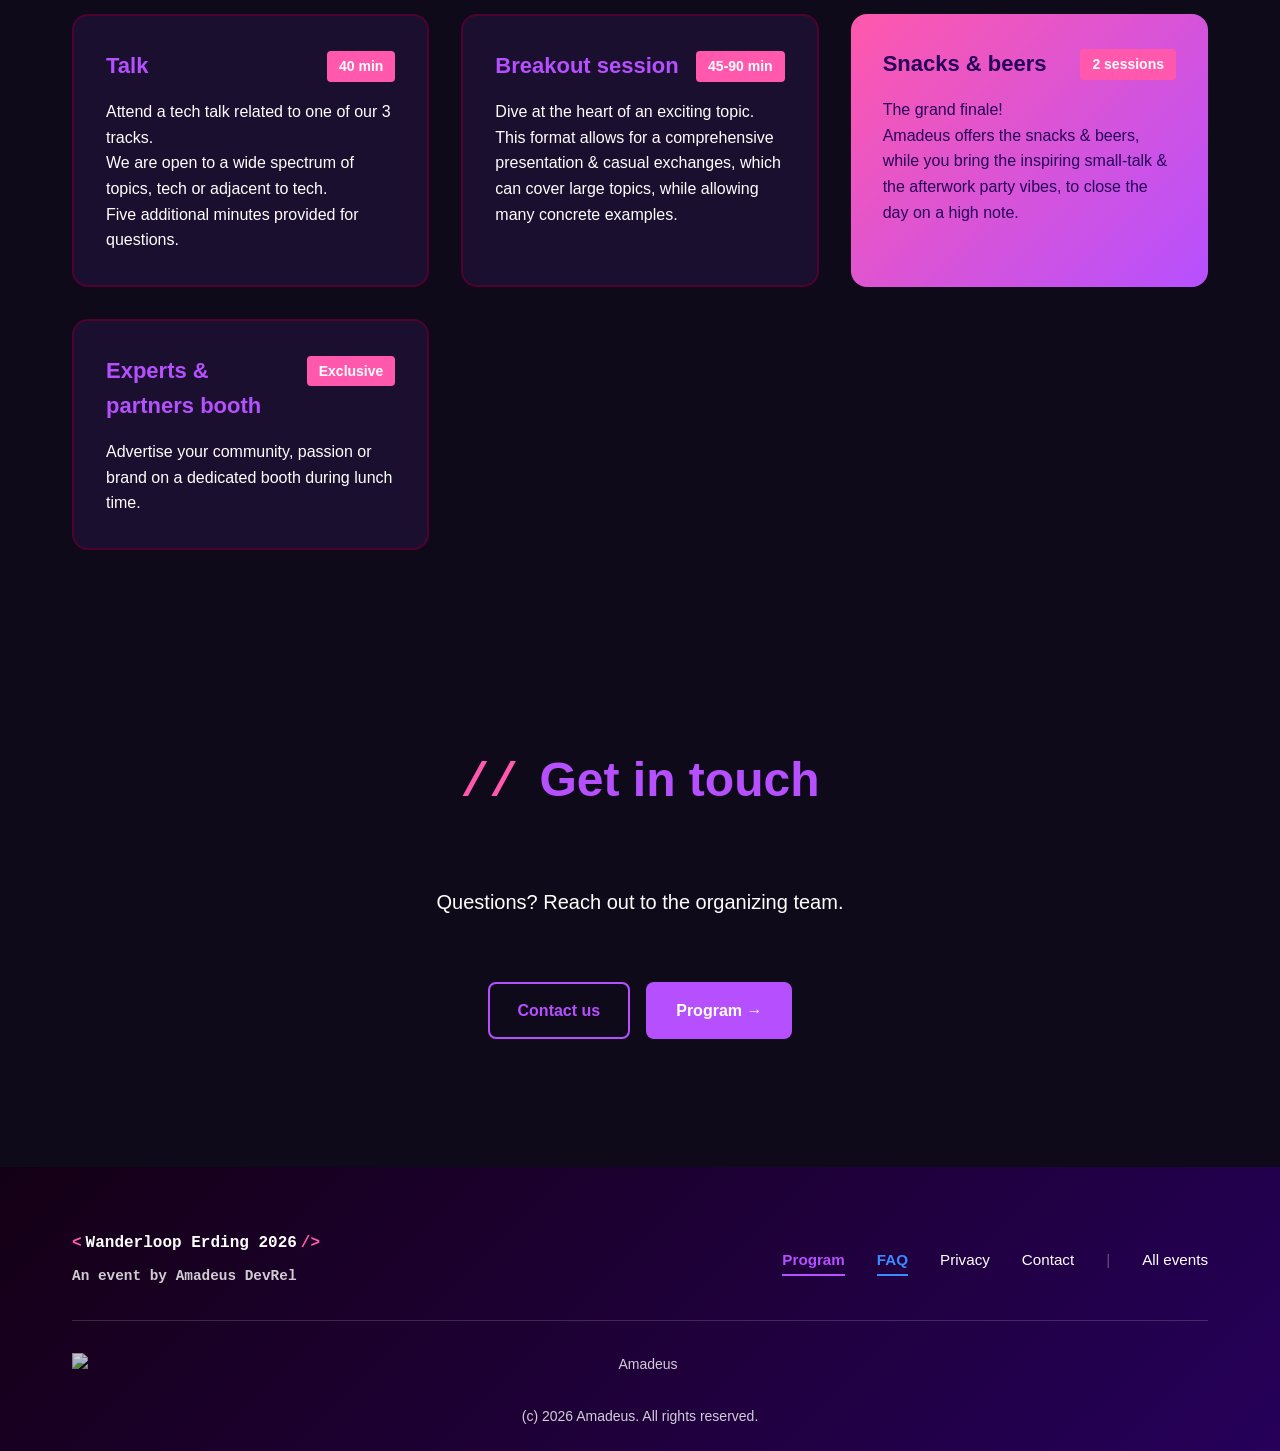
==== commit 86801a95: "Update Wanderloop host name" ====
--- a/wanderloop-erding-2026/index.html
+++ b/wanderloop-erding-2026/index.html
@@ -115,7 +115,7 @@
             </h2>
             <div class="about-content">
                 <p class="lead-text" id="event-description">Welcome to Amadeus Wanderloop @ Erding 2026, a conference organized by the Amadeus Developer Relations team.</p>
-                <p id="event-locations">The event is hosted at <strong>Amadeus Data Processing GmbH</strong></p>
+                <p id="event-locations">The event is hosted at <strong>Amadeus GmbH</strong></p>
                 <address class="event-address">
                     <a href="https://maps.app.goo.gl/n6QXABD8uNv8A62v5" target="_blank" rel="noopener noreferrer">Berghamer Str. 6, 85435 Erding-Aufhausen, Germany</a>
                 </address>
--- a/wanderloop-erding-2026/styles.css
+++ b/wanderloop-erding-2026/styles.css
@@ -70,8 +70,8 @@
     gap: var(--spacing-md);
     margin: var(--spacing-lg) 0;
     padding: var(--spacing-md) var(--spacing-lg);
-    border-left: 5px solid var(--accent);
-    background: rgba(255, 88, 172, 0.09);
+    border-left: 5px solid #3a8bff;
+    background: rgba(58, 139, 255, 0.09);
 }
 
 .about-faq-callout h3,
@@ -83,7 +83,14 @@
     margin-top: 0.25rem;
 }
 
-.about-faq-callout .btn-primary:hover {
+.about-faq-callout .btn-primary {
+    background: #3a8bff;
+    border-color: #3a8bff;
+    color: #ffffff;
+}
+
+.about-faq-callout .btn-primary:hover,
+[data-theme="dark"] .about-faq-callout .btn-primary:hover {
     background: transparent;
     color: var(--accent);
     border-color: var(--accent);
@@ -93,6 +100,16 @@
 
 .faq-page {
     padding: 5rem 0 4rem;
+}
+
+.nav-links a.faq-link,
+.footer-links a.faq-link {
+    color: #3a8bff;
+}
+
+.nav-links a.faq-link::after,
+.footer-links a.faq-link::after {
+    background: #3a8bff;
 }
 
 .faq-intro {
@@ -101,9 +118,10 @@
     padding: clamp(2rem, 6vw, 4rem) 0;
     color: #ffffff;
     background-color: #1a0730;
-    background-image:
-        repeating-radial-gradient(ellipse 125% 520% at -16% -164%, transparent 0 10.7%, rgba(220, 0, 255, 0.78) 10.85% 11%, transparent 11.15% 17.5%),
-        linear-gradient(110deg, #180927 0%, #27075f 57%, #192aa5 100%);
+    background-image: url('../shared/backgrounds/amadeus-waves-gradient.jpg');
+    background-position: center;
+    background-size: cover;
+    background-repeat: no-repeat;
 }
 
 .faq-intro h1 {
@@ -185,14 +203,10 @@
     margin: 0 0 1rem;
 }
 
-.faq-item p a {
-    color: #9b0050;
+.faq-item a {
+    color: #3a8bff;
     text-decoration-thickness: 1px;
     text-underline-offset: 0.15em;
-}
-
-[data-theme="dark"] .faq-item p a {
-    color: #ff8bc7;
 }
 
 .faq-contact {
@@ -345,7 +359,7 @@
     position: sticky;
     top: calc(var(--spacing-sm) * 2 + 1.5rem);
     z-index: 10;
-    background: linear-gradient(135deg, var(--primary) 0%, var(--dark-accent) 50%, var(--secondary) 100%);
+    background: #1a0730 url('../shared/backgrounds/amadeus-waves-gradient.jpg') center / cover no-repeat;
     padding: var(--spacing-lg) var(--spacing-md) calc(var(--spacing-lg) - 20px);
     display: flex;
     flex-direction: row;
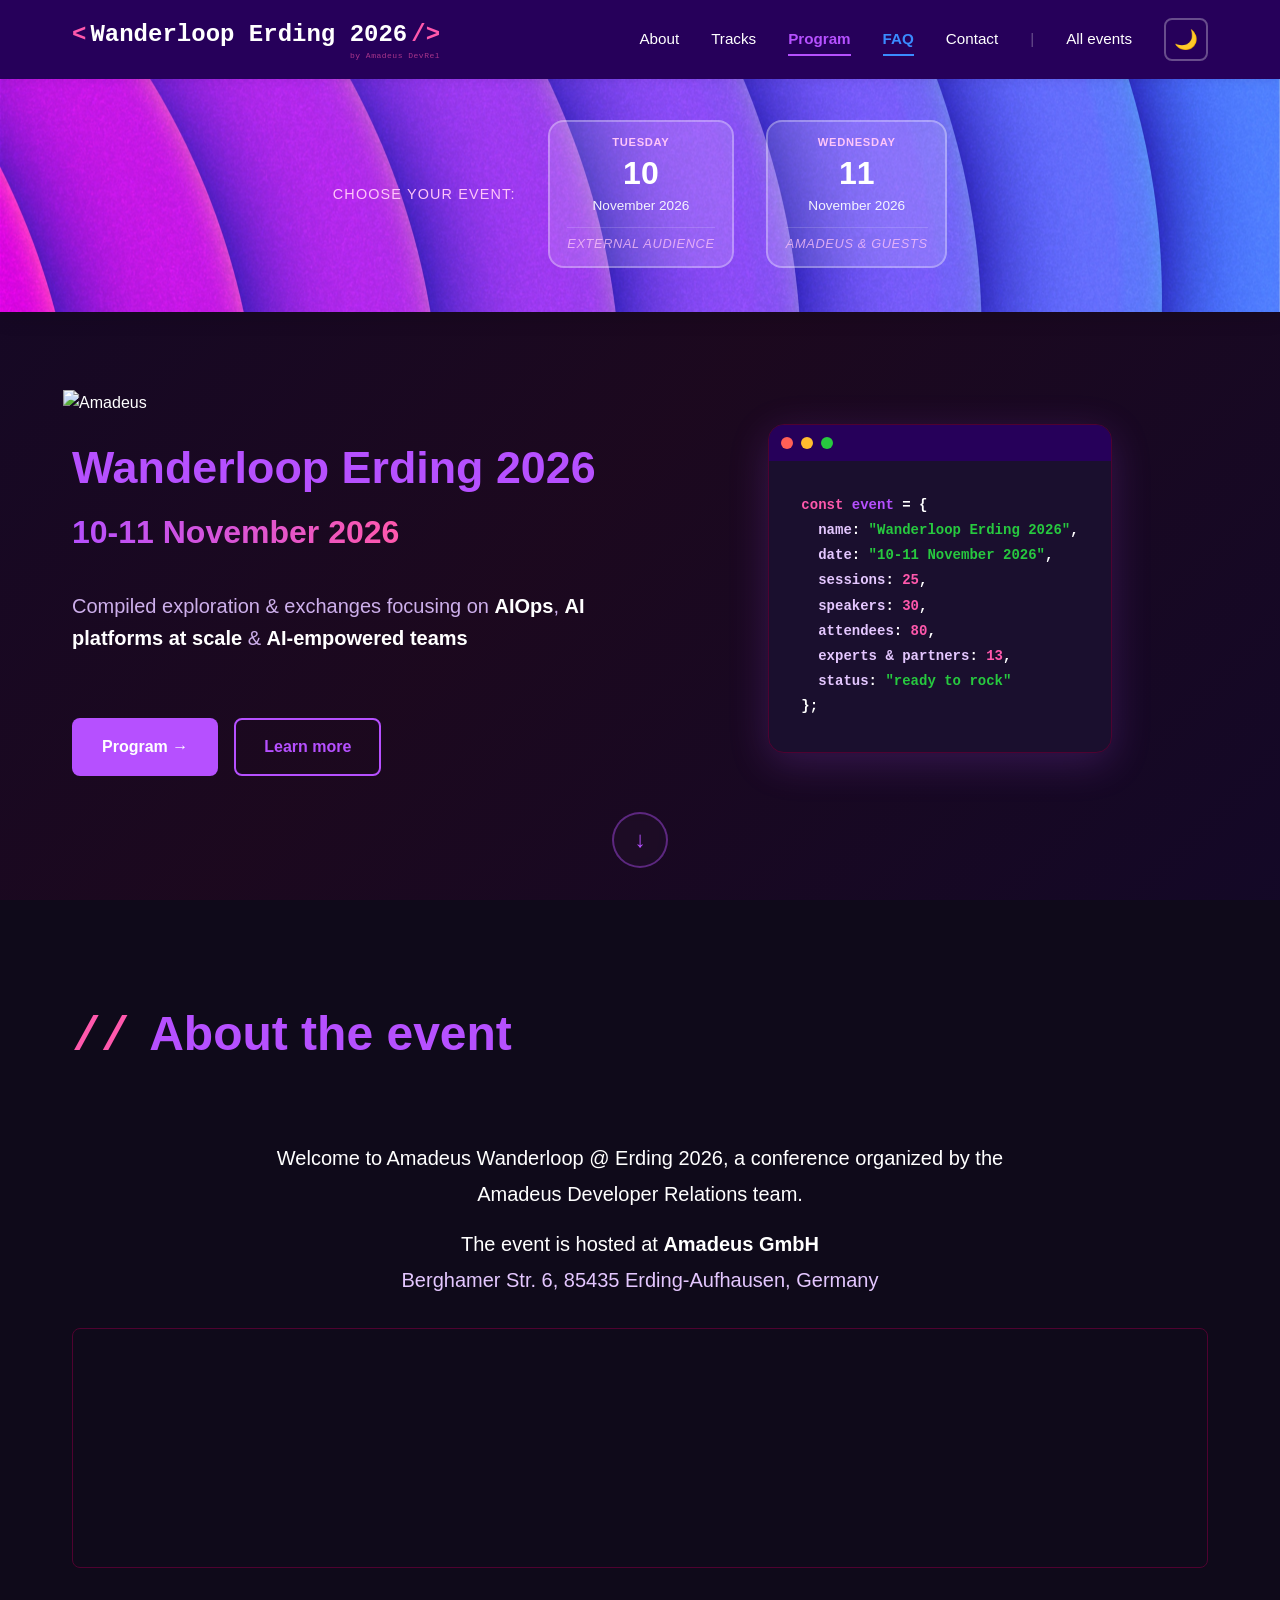
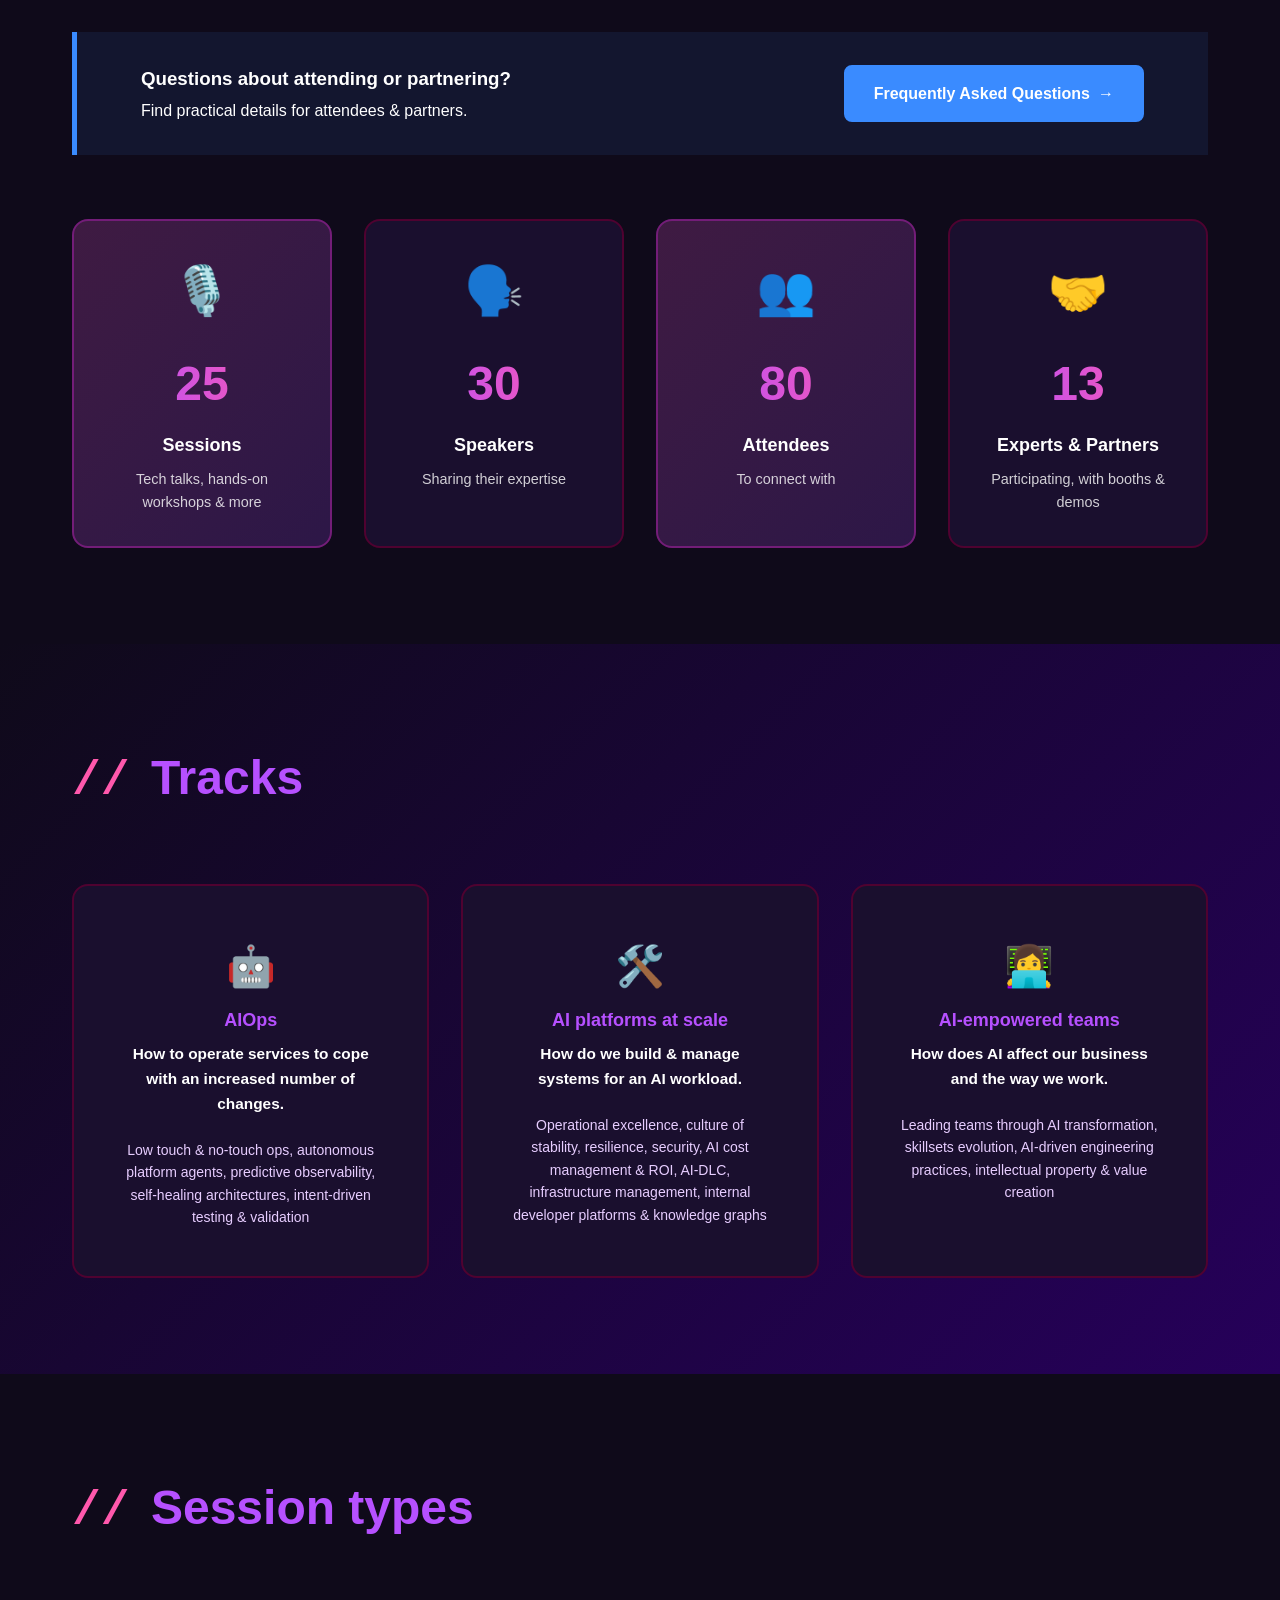
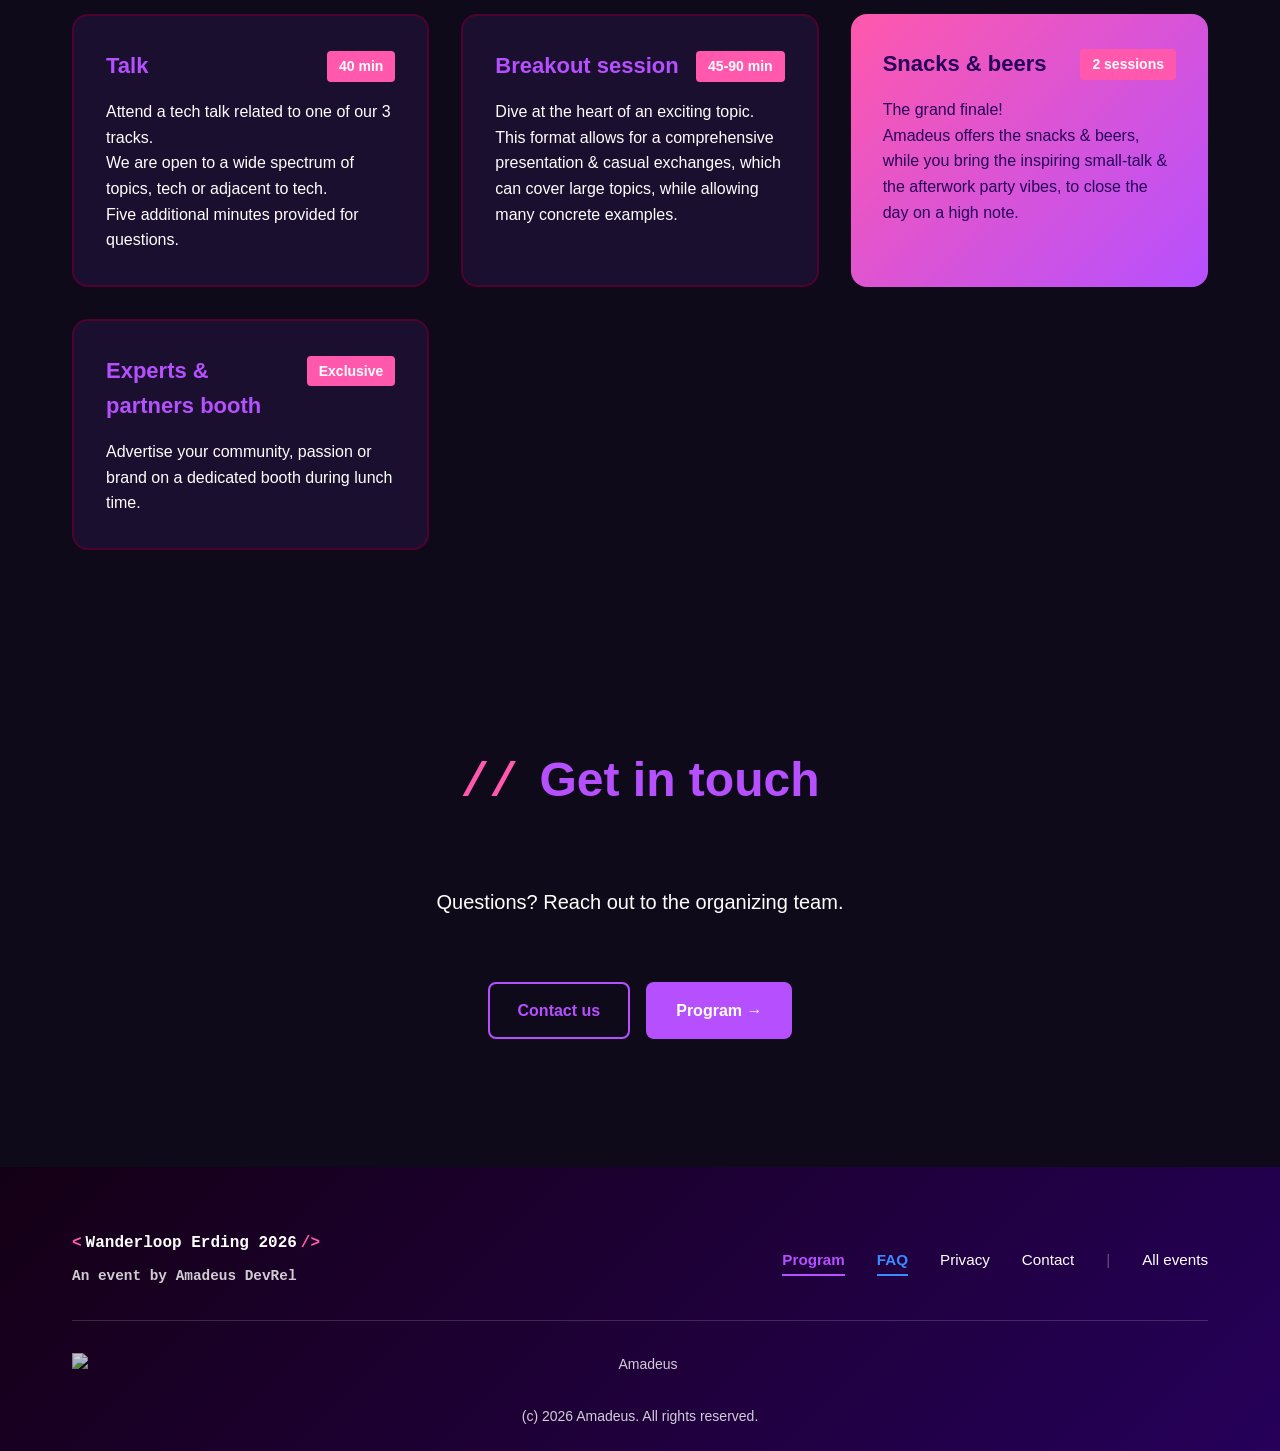
==== commit c6311452: "Update Wanderloop venue details and FAQ map" ====
--- a/wanderloop-erding-2026/index.html
+++ b/wanderloop-erding-2026/index.html
@@ -123,7 +123,7 @@
             <iframe
                 class="event-map"
                 title="Event location: Berghamer Str. 6, Erding-Aufhausen, Germany"
-                src="https://www.google.com/maps?q=Amadeus%20Data%20Processing%20GmbH%2C%20Berghamer%20Str.%206%2C%2085435%20Erding-Aufhausen%2C%20Germany&amp;z=8&amp;output=embed"
+                src="https://www.google.com/maps?q=Amadeus%20GmbH%2C%20Berghamer%20Str.%206%2C%2085435%20Erding-Aufhausen%2C%20Germany&amp;z=8&amp;output=embed"
                 width="1136"
                 height="240"
                 loading="lazy"
